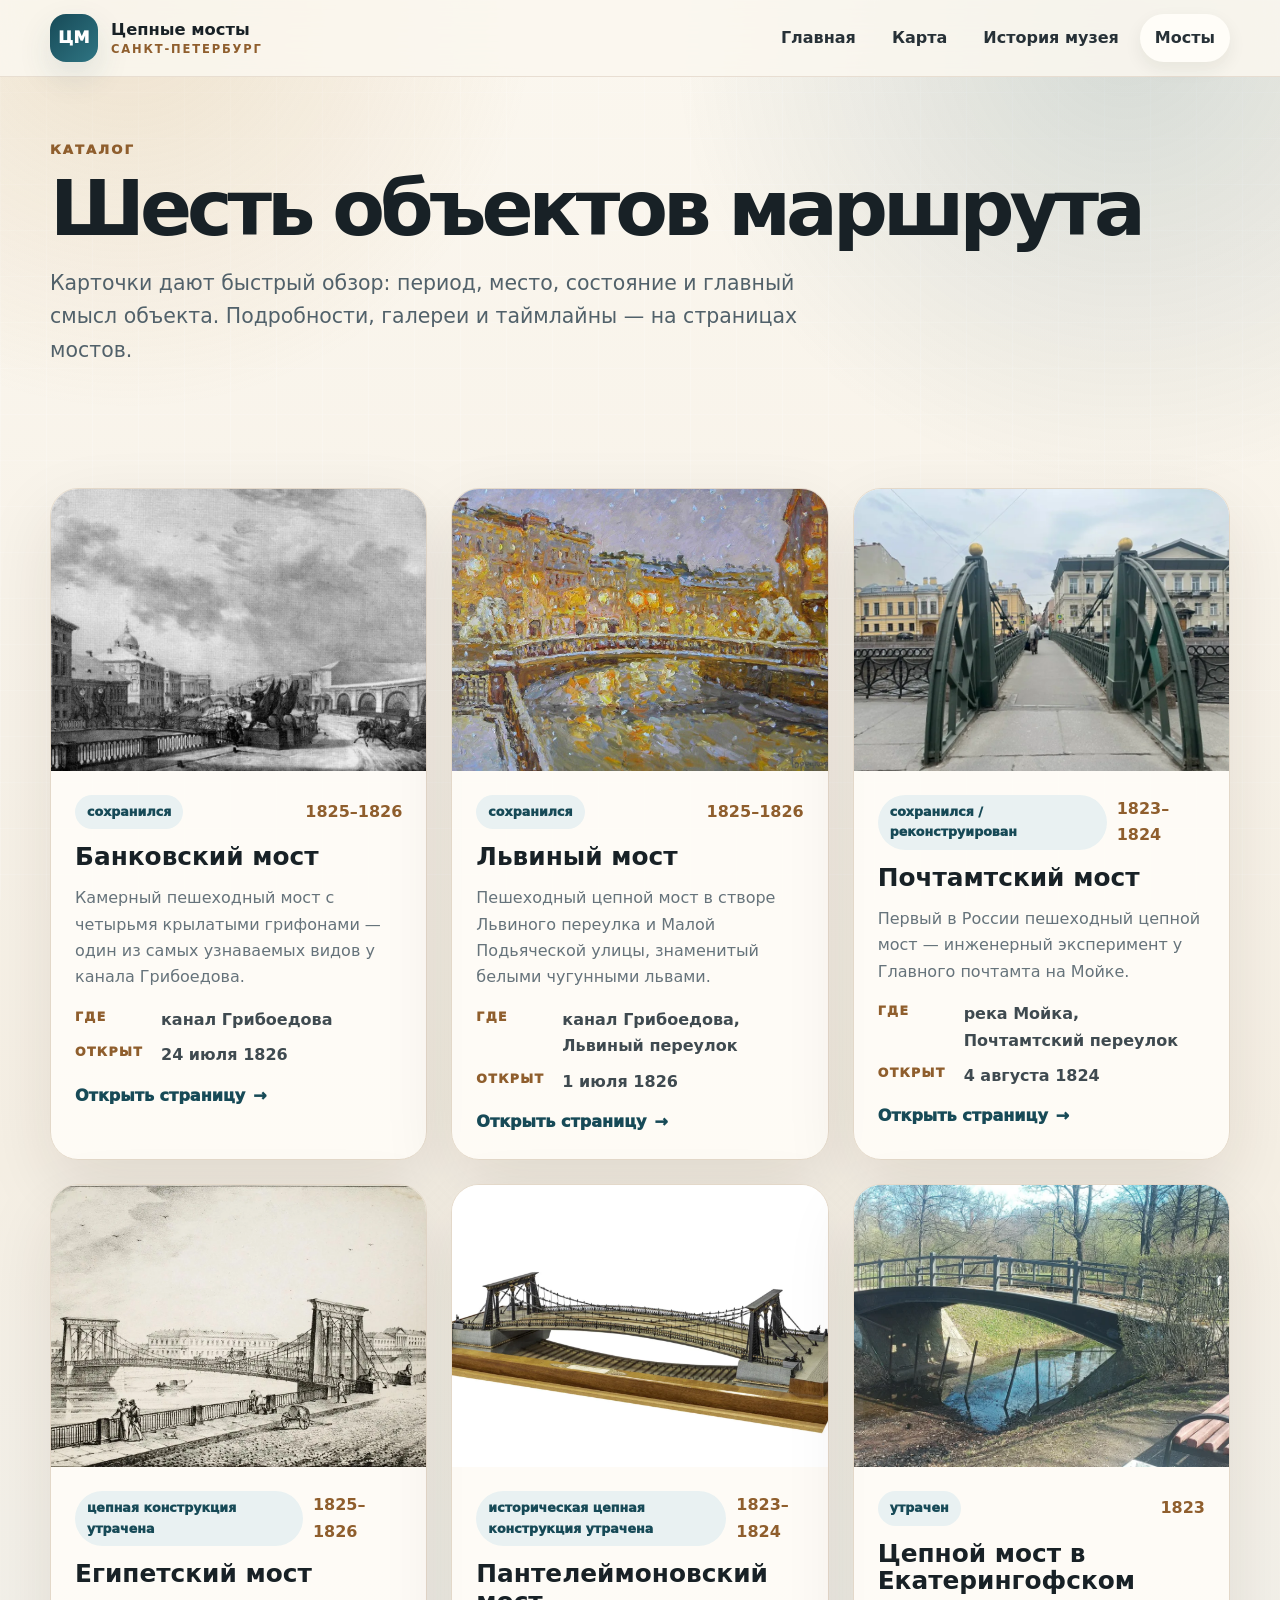
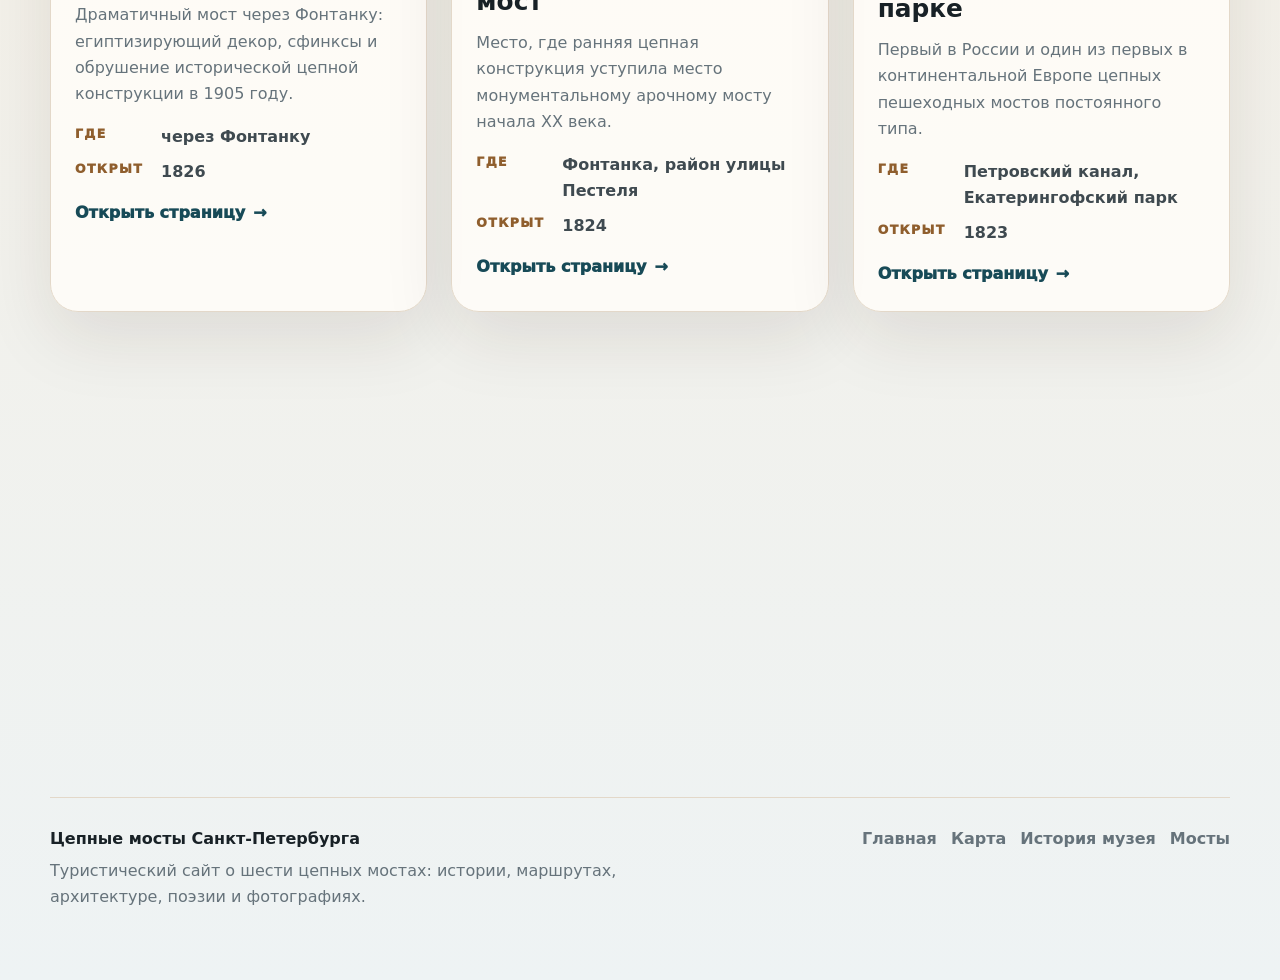
==== bridges.html @ 81b6bde1 "Update site" ====
<!doctype html>
<html lang="ru">
<head>
<meta charset="utf-8">
<meta name="viewport" content="width=device-width, initial-scale=1">
<meta name="description" content="Цепные мосты Санкт-Петербурга">
<title>Мосты — цепные мосты Санкт-Петербурга</title>
<link rel="stylesheet" href="assets/css/main.css">
</head>
<body>
<div class="page-bg" aria-hidden="true"></div>
<header class="site-header" data-nav>
  <div class="container nav-shell">
    <a class="brand" href="index.html" aria-label="На главную">
      <span class="brand-mark">ЦМ</span>
      <span class="brand-text"><strong>Цепные мосты</strong><small>Санкт-Петербург</small></span>
    </a>
    <button class="nav-toggle" type="button" aria-label="Открыть меню" aria-expanded="false"><span></span><span></span></button>
    <nav class="main-nav" aria-label="Главное меню">
      <a class="" href="index.html">Главная</a><a class="" href="map.html">Карта</a><a class="" href="museum.html">История музея</a>
      <div class="dropdown">
        <a class="drop-trigger is-active" href="bridges.html">Мосты</a>
        <div class="dropdown-panel">
          <a href="bridges.html"><b>Все мосты</b></a><a href="bridge/bankovsky.html">Банковский мост</a><a href="bridge/lviny.html">Львиный мост</a><a href="bridge/pochtamtsky.html">Почтамтский мост</a><a href="bridge/egipetsky.html">Египетский мост</a><a href="bridge/panteleymonovsky.html">Пантелеймоновский мост</a><a href="bridge/ekateringof.html">Цепной мост в Екатерингофском парке</a>
        </div>
      </div>
    </nav>
  </div>
</header>
<main>
<section class="page-hero"><div class="container"><p class="eyebrow">Каталог</p><h1>Шесть объектов маршрута</h1><p class="lead">Карточки дают быстрый обзор: период, место, состояние и главный смысл объекта. Подробности, галереи и таймлайны — на страницах мостов.</p></div></section>
<section class="section"><div class="container cards-grid"><article class="bridge-card">
  <a class="bridge-card-image" href="bridge/bankovsky.html"><img src="assets/images/bankovsky-03-17.webp" alt="Банковский мост" loading="lazy"></a>
  <div class="bridge-card-body">
    <div class="card-top"><span class="pill">сохранился</span><span class="period">1825–1826</span></div>
    <h3><a href="bridge/bankovsky.html">Банковский мост</a></h3>
    <p>Камерный пешеходный мост с четырьмя крылатыми грифонами — один из самых узнаваемых видов у канала Грибоедова.</p>
    <dl class="mini-facts"><div><dt>Где</dt><dd>канал Грибоедова</dd></div><div><dt>Открыт</dt><dd>24 июля 1826</dd></div></dl>
    <a class="text-link" href="bridge/bankovsky.html">Открыть страницу</a>
  </div>
</article><article class="bridge-card">
  <a class="bridge-card-image" href="bridge/lviny.html"><img src="assets/images/lviny-02-image6.webp" alt="Львиный мост" loading="lazy"></a>
  <div class="bridge-card-body">
    <div class="card-top"><span class="pill">сохранился</span><span class="period">1825–1826</span></div>
    <h3><a href="bridge/lviny.html">Львиный мост</a></h3>
    <p>Пешеходный цепной мост в створе Львиного переулка и Малой Подьяческой улицы, знаменитый белыми чугунными львами.</p>
    <dl class="mini-facts"><div><dt>Где</dt><dd>канал Грибоедова, Львиный переулок</dd></div><div><dt>Открыт</dt><dd>1 июля 1826</dd></div></dl>
    <a class="text-link" href="bridge/lviny.html">Открыть страницу</a>
  </div>
</article><article class="bridge-card">
  <a class="bridge-card-image" href="bridge/pochtamtsky.html"><img src="assets/images/pochtamtsky-02-image2.webp" alt="Почтамтский мост" loading="lazy"></a>
  <div class="bridge-card-body">
    <div class="card-top"><span class="pill">сохранился / реконструирован</span><span class="period">1823–1824</span></div>
    <h3><a href="bridge/pochtamtsky.html">Почтамтский мост</a></h3>
    <p>Первый в России пешеходный цепной мост — инженерный эксперимент у Главного почтамта на Мойке.</p>
    <dl class="mini-facts"><div><dt>Где</dt><dd>река Мойка, Почтамтский переулок</dd></div><div><dt>Открыт</dt><dd>4 августа 1824</dd></div></dl>
    <a class="text-link" href="bridge/pochtamtsky.html">Открыть страницу</a>
  </div>
</article><article class="bridge-card">
  <a class="bridge-card-image" href="bridge/egipetsky.html"><img src="assets/images/egipetsky-02-cepnoy-egipetskiy-most-vneshniy-vid.webp" alt="Египетский мост" loading="lazy"></a>
  <div class="bridge-card-body">
    <div class="card-top"><span class="pill">цепная конструкция утрачена</span><span class="period">1825–1826</span></div>
    <h3><a href="bridge/egipetsky.html">Египетский мост</a></h3>
    <p>Драматичный мост через Фонтанку: египтизирующий декор, сфинксы и обрушение исторической цепной конструкции в 1905 году.</p>
    <dl class="mini-facts"><div><dt>Где</dt><dd>через Фонтанку</dd></div><div><dt>Открыт</dt><dd>1826</dd></div></dl>
    <a class="text-link" href="bridge/egipetsky.html">Открыть страницу</a>
  </div>
</article><article class="bridge-card">
  <a class="bridge-card-image" href="bridge/panteleymonovsky.html"><img src="assets/images/panteleymonovsky-02-bez-nazvaniya.webp" alt="Пантелеймоновский мост" loading="lazy"></a>
  <div class="bridge-card-body">
    <div class="card-top"><span class="pill">историческая цепная конструкция утрачена</span><span class="period">1823–1824</span></div>
    <h3><a href="bridge/panteleymonovsky.html">Пантелеймоновский мост</a></h3>
    <p>Место, где ранняя цепная конструкция уступила место монументальному арочному мосту начала XX века.</p>
    <dl class="mini-facts"><div><dt>Где</dt><dd>Фонтанка, район улицы Пестеля</dd></div><div><dt>Открыт</dt><dd>1824</dd></div></dl>
    <a class="text-link" href="bridge/panteleymonovsky.html">Открыть страницу</a>
  </div>
</article><article class="bridge-card">
  <a class="bridge-card-image" href="bridge/ekateringof.html"><img src="assets/images/ekateringof-05-fotografiya-mosta-chto-stoit-na-meste-cepnogo-2.webp" alt="Цепной мост в Екатерингофском парке" loading="lazy"></a>
  <div class="bridge-card-body">
    <div class="card-top"><span class="pill">утрачен</span><span class="period">1823</span></div>
    <h3><a href="bridge/ekateringof.html">Цепной мост в Екатерингофском парке</a></h3>
    <p>Первый в России и один из первых в континентальной Европе цепных пешеходных мостов постоянного типа.</p>
    <dl class="mini-facts"><div><dt>Где</dt><dd>Петровский канал, Екатерингофский парк</dd></div><div><dt>Открыт</dt><dd>1823</dd></div></dl>
    <a class="text-link" href="bridge/ekateringof.html">Открыть страницу</a>
  </div>
</article></div></section>
<section class="section section-soft"><div class="container callout"><h2>Как идти по маршруту</h2><p>Для первой прогулки удобнее смотреть сохранившиеся пешеходные мосты в центре — Почтамтский, Банковский и Львиный, а затем перейти к объектам с более сложной судьбой: Египетскому, Пантелеймоновскому и Екатерингофскому.</p><a class="btn" href="map.html">Открыть карту без наложенных меток</a></div></section>
</main>
<footer class="site-footer">
  <div class="container footer-shell">
    <div><strong>Цепные мосты Санкт-Петербурга</strong><p>Туристический сайт о шести цепных мостах: истории, маршрутах, архитектуре, поэзии и фотографиях.</p></div>
    <div class="footer-links"><a href="index.html">Главная</a><a href="map.html">Карта</a><a href="museum.html">История музея</a><a href="bridges.html">Мосты</a></div>
  </div>
</footer>
<script src="assets/js/main.js"></script>
</body>
</html>
---- assets/css/main.css ----
:root{
  --bg:#f5efe4;--bg2:#edf2f3;--surface:#fffdf8;--surface2:#f8f3ea;--ink:#182126;--muted:#66737b;
  --accent:#174a57;--accent2:#8f5e2d;--accent3:#c59a5a;--line:#e3d8c9;--line2:#cbd9dc;
  --shadow:0 26px 70px rgba(45,34,20,.10);--shadow2:0 14px 34px rgba(23,74,87,.12);
  --radius:28px;--container:min(1180px,calc(100% - 44px));
}
*{box-sizing:border-box}html{scroll-behavior:smooth}body{margin:0;color:var(--ink);font:16px/1.65 Inter,ui-sans-serif,system-ui,-apple-system,BlinkMacSystemFont,"Segoe UI",Arial,sans-serif;background:linear-gradient(180deg,#fbf7ef 0%,#f5efe4 45%,#eef3f4 100%);text-rendering:optimizeLegibility}a{color:inherit;text-decoration:none}img{max-width:100%;display:block}.page-bg{position:fixed;inset:0;z-index:-1;pointer-events:none;background:radial-gradient(circle at 10% 0%,rgba(197,154,90,.22),transparent 28%),radial-gradient(circle at 88% 4%,rgba(23,74,87,.16),transparent 32%),linear-gradient(90deg,rgba(255,255,255,.2) 1px,transparent 1px),linear-gradient(rgba(255,255,255,.16) 1px,transparent 1px);background-size:auto,auto,46px 46px,46px 46px}.container{width:var(--container);margin:0 auto}.site-header{position:sticky;top:0;z-index:50;background:rgba(251,247,239,.86);backdrop-filter:blur(18px);border-bottom:1px solid rgba(227,216,201,.78)}.nav-shell{display:flex;align-items:center;justify-content:space-between;gap:24px;padding:14px 0}.brand{display:flex;align-items:center;gap:13px;min-width:220px}.brand-mark{width:48px;height:48px;border-radius:16px;display:grid;place-items:center;background:linear-gradient(135deg,var(--accent),#2f7583);color:#fff;font-weight:950;letter-spacing:.02em;box-shadow:var(--shadow2)}.brand-text{display:flex;flex-direction:column;line-height:1.05}.brand-text strong{font-size:1.02rem}.brand-text small{margin-top:5px;color:var(--accent2);font-size:.72rem;letter-spacing:.16em;text-transform:uppercase;font-weight:900}.main-nav{display:flex;align-items:center;gap:6px}.main-nav>a,.drop-trigger{display:flex;align-items:center;border-radius:999px;padding:11px 15px;font-weight:850;color:#273137}.main-nav>a:hover,.drop-trigger:hover,.main-nav .is-active{background:var(--surface);box-shadow:0 7px 18px rgba(34,25,14,.07)}.dropdown{position:relative}.dropdown-panel{position:absolute;right:0;top:calc(100% + 12px);width:330px;padding:10px;background:rgba(255,253,248,.98);border:1px solid var(--line);border-radius:24px;box-shadow:var(--shadow);display:grid;gap:3px;opacity:0;visibility:hidden;transform:translateY(8px);transition:.2s ease}.dropdown:hover .dropdown-panel,.dropdown:focus-within .dropdown-panel{opacity:1;visibility:visible;transform:translateY(0)}.dropdown-panel a{padding:11px 13px;border-radius:16px;color:var(--muted);font-weight:750}.dropdown-panel a:hover{background:var(--surface2);color:var(--ink)}.nav-toggle{display:none;width:48px;height:48px;border:1px solid var(--line);background:var(--surface);border-radius:16px;align-items:center;justify-content:center;flex-direction:column;gap:6px}.nav-toggle span{width:21px;height:2px;border-radius:2px;background:var(--ink)}
.hero{padding:72px 0 44px}.hero-grid{display:grid;grid-template-columns:minmax(0,1.02fr) minmax(430px,.98fr);gap:34px;align-items:stretch}.eyebrow{margin:0 0 13px;color:var(--accent2);text-transform:uppercase;letter-spacing:.16em;font-size:.82rem;font-weight:950}.hero h1,.page-hero h1{margin:0 0 22px;font-size:clamp(2.7rem,6vw,6.2rem);line-height:.92;letter-spacing:-.065em}.lead{margin:0 0 28px;color:#51616a;font-size:clamp(1.08rem,1.8vw,1.28rem);max-width:760px}.hero-actions,.button-row{display:flex;gap:12px;flex-wrap:wrap}.btn{display:inline-flex;align-items:center;justify-content:center;min-height:48px;border-radius:999px;padding:13px 20px;border:1px solid transparent;font-weight:900;transition:.18s ease}.btn-primary{background:var(--accent);color:#fff;box-shadow:0 16px 30px rgba(23,74,87,.18)}.btn-primary:hover{transform:translateY(-1px);background:#113943}.btn-secondary{background:var(--surface);border-color:var(--line);color:var(--ink)}.btn-secondary:hover{background:#fff}.text-link{display:inline-flex;align-items:center;gap:8px;color:var(--accent);font-weight:950}.text-link::after{content:'→';transition:.18s ease}.text-link:hover::after{transform:translateX(3px)}.hero-visual{display:grid;grid-template-columns:1.1fr .72fr;gap:14px;min-height:610px}.hero-photo{position:relative;overflow:hidden;border-radius:34px;background:#d7d1c4;box-shadow:var(--shadow);border:1px solid rgba(255,255,255,.52)}.hero-photo img{width:100%;height:100%;object-fit:cover}.hero-photo.big{grid-row:span 2}.photo-note{position:absolute;left:18px;right:18px;bottom:18px;padding:14px 16px;border:1px solid rgba(255,255,255,.48);border-radius:20px;background:rgba(22,31,36,.62);color:#fff;backdrop-filter:blur(12px);font-weight:850}.stats-row{display:grid;grid-template-columns:repeat(3,minmax(0,1fr));gap:14px;margin-top:28px}.stat{padding:18px;border:1px solid var(--line);border-radius:22px;background:rgba(255,253,248,.76)}.stat b{display:block;font-size:1.55rem;line-height:1;color:var(--accent)}.stat span{display:block;margin-top:7px;color:var(--muted);font-weight:780;font-size:.91rem}.section{padding:58px 0}.section-tight{padding:34px 0}.section-soft{background:rgba(255,253,248,.42);border-top:1px solid rgba(227,216,201,.78);border-bottom:1px solid rgba(227,216,201,.78)}.section-title{display:flex;align-items:end;justify-content:space-between;gap:24px;margin-bottom:28px}.section-title h2{font-size:clamp(2rem,3.4vw,3.85rem);line-height:1.02;letter-spacing:-.05em;margin:0}.section-title p{max-width:720px;margin:10px 0 0;color:var(--muted);font-size:1.08rem}.grid-2{display:grid;grid-template-columns:1fr 1fr;gap:24px}.grid-3{display:grid;grid-template-columns:repeat(3,minmax(0,1fr));gap:22px}.panel,.bridge-card,.poem-card,.route-card,.map-panel,.museum-card,.timeline,.gallery-shell,.info-tile,.callout{background:rgba(255,253,248,.86);border:1px solid var(--line);border-radius:var(--radius);box-shadow:var(--shadow)}.panel{padding:30px}.panel h3{font-size:1.55rem;line-height:1.18;margin:0 0 12px}.panel p,.panel li{color:var(--muted);font-size:1.04rem}.story-panel{display:grid;grid-template-columns:1fr .82fr;gap:24px;align-items:stretch}.story-panel .image-stack{display:grid;gap:14px}.image-stack img{width:100%;height:100%;min-height:210px;object-fit:cover;border-radius:22px;border:1px solid var(--line)}.feature-list{display:grid;gap:12px;margin:0;padding:0;list-style:none}.feature-list li{display:flex;gap:12px;align-items:flex-start;padding:14px;border:1px solid var(--line);background:#fffaf1;border-radius:18px;color:#52626a}.feature-list li::before{content:'';width:9px;height:9px;flex:0 0 9px;border-radius:50%;margin-top:.55em;background:var(--accent2)}.poetry-grid{display:grid;grid-template-columns:repeat(4,minmax(0,1fr));gap:18px}.poem-card{padding:24px;min-height:285px;display:flex;flex-direction:column}.poem-card blockquote{margin:0 0 18px;color:var(--ink);font:750 1.08rem/1.65 Georgia,"Times New Roman",serif;white-space:pre-line}.poem-card h3{margin:auto 0 6px;font-size:1.08rem}.poem-card p{margin:0;color:var(--muted);font-size:.96rem}.poem-card .author{color:var(--accent2);font-weight:900;margin-bottom:12px}.photo-strip{display:grid;grid-template-columns:1.25fr .8fr .8fr;gap:14px}.photo-strip img{width:100%;height:360px;object-fit:cover;border-radius:28px;border:1px solid var(--line);box-shadow:var(--shadow)}.photo-strip img:first-child{height:520px;grid-row:span 2}.cards-grid{display:grid;grid-template-columns:repeat(3,minmax(0,1fr));gap:24px}.bridge-card{overflow:hidden;display:flex;flex-direction:column;min-height:100%}.bridge-card-image{display:block;overflow:hidden;background:#ddd0c0}.bridge-card-image img{width:100%;aspect-ratio:4/3;object-fit:cover;transition:.35s ease}.bridge-card:hover img{transform:scale(1.035)}.bridge-card-body{padding:24px;display:flex;flex-direction:column;gap:14px;flex:1}.card-top{display:flex;align-items:center;justify-content:space-between;gap:10px}.pill{display:inline-flex;align-self:flex-start;padding:7px 12px;border-radius:999px;background:#e9f1f2;color:var(--accent);font-size:.79rem;font-weight:950}.period{color:var(--accent2);font-weight:900}.bridge-card h3{font-size:1.55rem;line-height:1.12;margin:0}.bridge-card p{margin:0;color:var(--muted)}.mini-facts{display:grid;grid-template-columns:1fr;gap:9px;margin:0;padding-top:2px}.mini-facts div{display:grid;grid-template-columns:76px 1fr;gap:10px}.mini-facts dt{color:var(--accent2);font-size:.78rem;text-transform:uppercase;letter-spacing:.11em;font-weight:950}.mini-facts dd{margin:0;color:#3f4a50;font-weight:740}.page-hero{padding:62px 0 34px}.breadcrumbs{display:flex;gap:8px;flex-wrap:wrap;margin-bottom:18px;color:var(--muted);font-size:.92rem;font-weight:800}.breadcrumbs a{color:var(--accent)}.bridge-hero{display:grid;grid-template-columns:1fr minmax(360px,.82fr);gap:28px;align-items:stretch}.bridge-hero figure{margin:0;overflow:hidden;border-radius:34px;border:1px solid var(--line);box-shadow:var(--shadow);background:#ddd0c0}.bridge-hero figure img{width:100%;height:100%;min-height:520px;object-fit:cover}.detail-grid{display:grid;grid-template-columns:repeat(2,minmax(0,1fr));gap:12px;margin-top:24px}.detail{padding:15px 16px;border-radius:18px;border:1px solid var(--line);background:rgba(255,253,248,.88)}.detail b{display:block;color:var(--accent2);font-size:.76rem;text-transform:uppercase;letter-spacing:.13em;margin-bottom:5px}.article-grid{display:grid;grid-template-columns:minmax(0,1.1fr) minmax(330px,.72fr);gap:24px;align-items:start}.article{padding:32px}.article p,.article li{color:var(--muted);font-size:1.06rem}.article h2,.article h3{margin:0 0 14px;line-height:1.1}.article h2{font-size:2.15rem;letter-spacing:-.035em}.article ul{padding-left:1.15rem}.timeline{padding:24px}.timeline h3{margin:0 0 16px}.timeline-list{display:grid;gap:12px;margin:0;padding:0;list-style:none}.timeline-list li{display:grid;grid-template-columns:106px 1fr;gap:13px;align-items:start;padding:12px;border-radius:16px;background:#fffaf1;border:1px solid var(--line)}.timeline-list time{font-weight:950;color:var(--accent)}.timeline-list span{color:#4f5c63}.map-layout{display:grid;grid-template-columns:minmax(0,1.4fr) minmax(340px,.8fr);gap:24px;align-items:start}.map-panel{padding:18px}.map-frame{min-height:650px;border-radius:24px;overflow:hidden;background:#d9e5e7;border:1px solid var(--line2)}.map-frame iframe{display:block;width:100%;height:100%;min-height:650px;border:0;filter:saturate(.88) contrast(.98)}.map-note{margin:14px 4px 0;color:var(--muted);font-size:.94rem}.route-list{display:grid;gap:12px}.route-card{display:grid;grid-template-columns:76px 1fr;gap:14px;padding:14px;align-items:center;transition:.18s ease}.route-card:hover{transform:translateY(-2px);border-color:#b9d0d6}.route-card img{width:76px;height:76px;object-fit:cover;border-radius:18px}.route-card h3{margin:0 0 4px;font-size:1.06rem}.route-card p{margin:0;color:var(--muted);font-size:.94rem}.route-card .meta{display:block;margin-top:6px;color:var(--accent2);font-size:.82rem;font-weight:900}.map-actions{display:grid;gap:10px;margin-top:18px}.museum-grid{display:grid;grid-template-columns:1.1fr .9fr;gap:24px}.museum-card{padding:30px}.museum-card h2{margin:0 0 15px;font-size:clamp(2rem,3vw,3.2rem);line-height:1.06;letter-spacing:-.04em}.museum-card p{color:var(--muted)}.museum-visual{overflow:hidden;padding:0}.museum-visual img{width:100%;height:100%;min-height:420px;object-fit:cover}.info-grid{display:grid;grid-template-columns:repeat(4,minmax(0,1fr));gap:16px}.info-tile{padding:22px}.info-tile b{display:block;color:var(--accent);font-size:.82rem;letter-spacing:.12em;text-transform:uppercase;margin-bottom:8px}.info-tile p{margin:0;color:var(--muted)}.callout{padding:26px;background:linear-gradient(135deg,rgba(23,74,87,.94),rgba(39,103,115,.92));color:#fff;border:0}.callout p{color:rgba(255,255,255,.82);margin:8px 0 0}.callout .btn{margin-top:18px;background:#fff;color:var(--accent)}.gallery-shell{padding:18px}.gallery-view{position:relative;overflow:hidden;border-radius:24px;background:#efe8dc;border:1px solid var(--line)}.gallery-view img{width:100%;height:min(72vh,680px);object-fit:contain;background:#f7f1e8}.gallery-btn{position:absolute;top:50%;transform:translateY(-50%);width:48px;height:48px;border:1px solid rgba(255,255,255,.55);border-radius:50%;background:rgba(255,253,248,.92);box-shadow:0 12px 26px rgba(0,0,0,.15);font-size:2rem;line-height:1;color:var(--accent);cursor:pointer}.gallery-btn:hover{background:#fff}.gallery-btn.prev{left:14px}.gallery-btn.next{right:14px}.gallery-caption{display:flex;justify-content:space-between;gap:16px;margin-top:14px;color:var(--muted);font-weight:850}.thumbs{display:flex;gap:9px;overflow:auto;padding:14px 2px 4px}.thumbs button{border:2px solid transparent;padding:0;border-radius:14px;overflow:hidden;background:#fff;cursor:pointer;flex:0 0 100px}.thumbs button.active{border-color:var(--accent)}.thumbs img{width:100px;height:70px;object-fit:cover}.location-card{padding:26px}.location-card p{color:var(--muted)}.source-note{color:var(--muted);font-size:.92rem}.site-footer{padding:52px 0 70px}.footer-shell{display:flex;justify-content:space-between;gap:24px;border-top:1px solid var(--line);padding-top:28px}.footer-shell p{margin:.35rem 0 0;color:var(--muted);max-width:680px}.footer-links{display:flex;gap:14px;flex-wrap:wrap;justify-content:flex-end}.footer-links a{font-weight:850;color:var(--muted)}.footer-links a:hover{color:var(--ink)}.reveal{opacity:0;transform:translateY(18px);transition:opacity .55s ease,transform .55s ease}.reveal.visible{opacity:1;transform:none}
@media(max-width:1080px){.hero-grid,.story-panel,.bridge-hero,.article-grid,.map-layout,.museum-grid{grid-template-columns:1fr}.hero-visual{min-height:520px}.cards-grid{grid-template-columns:repeat(2,minmax(0,1fr))}.poetry-grid{grid-template-columns:repeat(2,minmax(0,1fr))}.info-grid{grid-template-columns:repeat(2,minmax(0,1fr))}.photo-strip{grid-template-columns:1fr 1fr}.photo-strip img:first-child{grid-column:1/-1;height:420px}.map-frame,.map-frame iframe{min-height:520px}.footer-shell{flex-direction:column}.footer-links{justify-content:flex-start}}
@media(max-width:820px){:root{--container:min(100% - 28px,1180px)}.nav-toggle{display:flex}.main-nav{position:absolute;left:14px;right:14px;top:calc(100% + 8px);display:none;flex-direction:column;align-items:stretch;padding:12px;background:var(--surface);border:1px solid var(--line);border-radius:24px;box-shadow:var(--shadow)}.site-header.open .main-nav{display:flex}.dropdown-panel{position:static;width:auto;opacity:1;visibility:visible;transform:none;box-shadow:none;border:0;background:transparent;padding:2px 0 0}.hero{padding-top:44px}.hero h1,.page-hero h1{font-size:2.75rem;letter-spacing:-.055em}.lead{font-size:1.05rem}.hero-visual{grid-template-columns:1fr;min-height:auto}.hero-photo.big{grid-row:auto}.hero-photo img{height:260px}.hero-photo.big img{height:360px}.stats-row,.cards-grid,.grid-2,.grid-3,.poetry-grid,.info-grid,.detail-grid{grid-template-columns:1fr}.section-title{display:block}.section-title .btn{margin-top:16px}.bridge-hero figure img{min-height:340px}.timeline-list li{grid-template-columns:1fr}.photo-strip{grid-template-columns:1fr}.photo-strip img,.photo-strip img:first-child{height:280px}.gallery-view img{height:410px}.map-frame,.map-frame iframe{min-height:420px}.mini-facts div{grid-template-columns:1fr}.route-card{grid-template-columns:68px 1fr}.route-card img{width:68px;height:68px}}


/* Homepage hero redesign */
.hero-cover{position:relative;padding:0;min-height:min(86vh,860px);display:flex;align-items:flex-end;overflow:hidden;border-bottom:1px solid rgba(227,216,201,.78)}
.hero-cover-media,.hero-cover-media img,.hero-cover-overlay{position:absolute;inset:0}
.hero-cover-media img{width:100%;height:100%;object-fit:cover;object-position:center 58%}
.hero-cover-overlay{background:linear-gradient(180deg,rgba(8,21,27,.18) 0%,rgba(8,21,27,.28) 18%,rgba(8,21,27,.58) 58%,rgba(8,21,27,.78) 100%)}
.hero-cover-content{position:relative;z-index:2;padding:clamp(120px,20vh,220px) 0 72px;max-width:860px;color:#fff}
.hero-cover h1{margin:0 0 18px;font-size:clamp(3.2rem,7vw,6.6rem);line-height:.92;letter-spacing:-.07em;color:#fff;text-shadow:0 14px 34px rgba(0,0,0,.22)}
.eyebrow-light{color:rgba(255,245,224,.92)}
.lead-light{color:rgba(255,255,255,.92);max-width:760px;text-shadow:0 10px 28px rgba(0,0,0,.18)}
.btn-glass{background:rgba(255,255,255,.16);border-color:rgba(255,255,255,.34);color:#fff;backdrop-filter:blur(8px)}
.btn-glass:hover{background:rgba(255,255,255,.24);color:#fff}
@media(max-width:820px){.hero-cover{min-height:72vh}.hero-cover-content{padding:110px 0 52px}.hero-cover h1{font-size:2.95rem}.btn-glass{background:rgba(255,255,255,.2)}}


/* Yandex Maps page */
.yandex-map{width:100%;min-height:650px;height:650px;border-radius:24px;overflow:hidden;background:#d9e5e7}
.info-panel{padding:26px;background:rgba(255,253,248,.9);border:1px solid var(--line);border-radius:var(--radius);box-shadow:var(--shadow);position:sticky;top:96px}
.panel-label{display:inline-block;margin-bottom:10px;color:var(--accent2);text-transform:uppercase;letter-spacing:.14em;font-size:.78rem;font-weight:950}.info-panel h3{margin:0 0 8px;font-size:clamp(1.7rem,2.4vw,2.55rem);line-height:1.05;letter-spacing:-.035em}.bridge-meta{margin:0 0 18px;color:var(--muted);font-weight:760}.bridge-image-wrap{margin:0 0 18px}.bridge-photo{width:100%;aspect-ratio:16/10;object-fit:cover;border-radius:22px;border:1px solid var(--line)}.image-placeholder{width:100%;aspect-ratio:16/10;display:grid;place-items:center;border-radius:22px;border:1px dashed var(--line2);background:#f8f3ea;color:var(--muted);text-align:center;padding:18px}.bridge-description{margin:0 0 16px;color:var(--muted);font-size:1.02rem}.fact-list{display:grid;gap:9px;margin:0 0 18px;padding:0;list-style:none}.fact-list li{padding:10px 12px;border-radius:15px;background:#fffaf1;border:1px solid var(--line);color:#52626a}.fact-list li::before{content:'• ';color:var(--accent2);font-weight:950}.panel-link{width:100%}.map-cards-shell{margin-top:32px}.compact-title{margin-bottom:18px}.map-bridge-list{grid-template-columns:repeat(3,minmax(0,1fr));gap:16px}.map-route-card{border:1px solid var(--line);cursor:default}.map-route-card.active{border-color:#8ab2bd;box-shadow:0 20px 54px rgba(23,74,87,.16);background:#fff}.map-route-card .card-button{margin-top:10px;border:0;border-radius:14px;padding:10px 13px;background:var(--accent);color:#fff;font:inherit;font-weight:900;cursor:pointer}.map-route-card .card-button:hover{background:#113943}
@media(max-width:1080px){.info-panel{position:static}.map-bridge-list{grid-template-columns:repeat(2,minmax(0,1fr))}.yandex-map{min-height:520px;height:520px}}
@media(max-width:820px){.map-bridge-list{grid-template-columns:1fr}.yandex-map{min-height:420px;height:420px}.info-panel{padding:20px}.map-route-card{grid-template-columns:68px 1fr}}
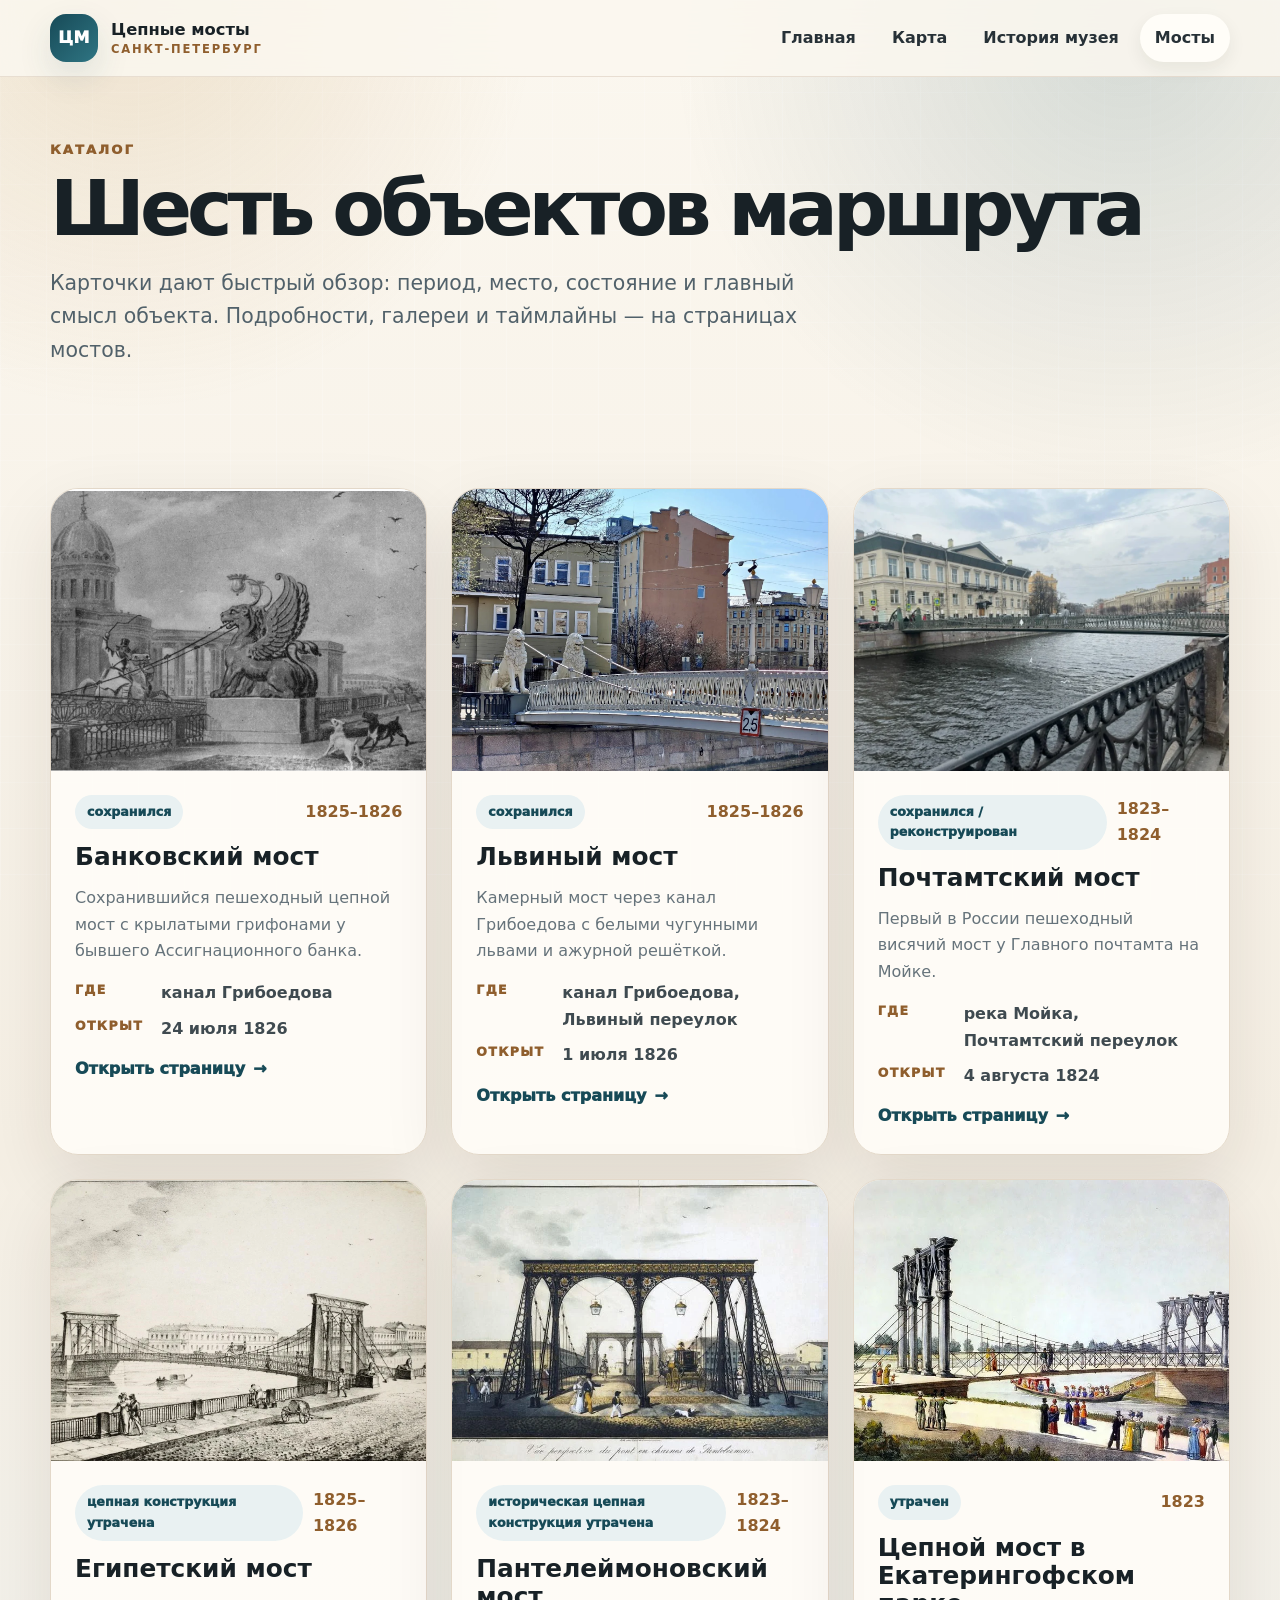
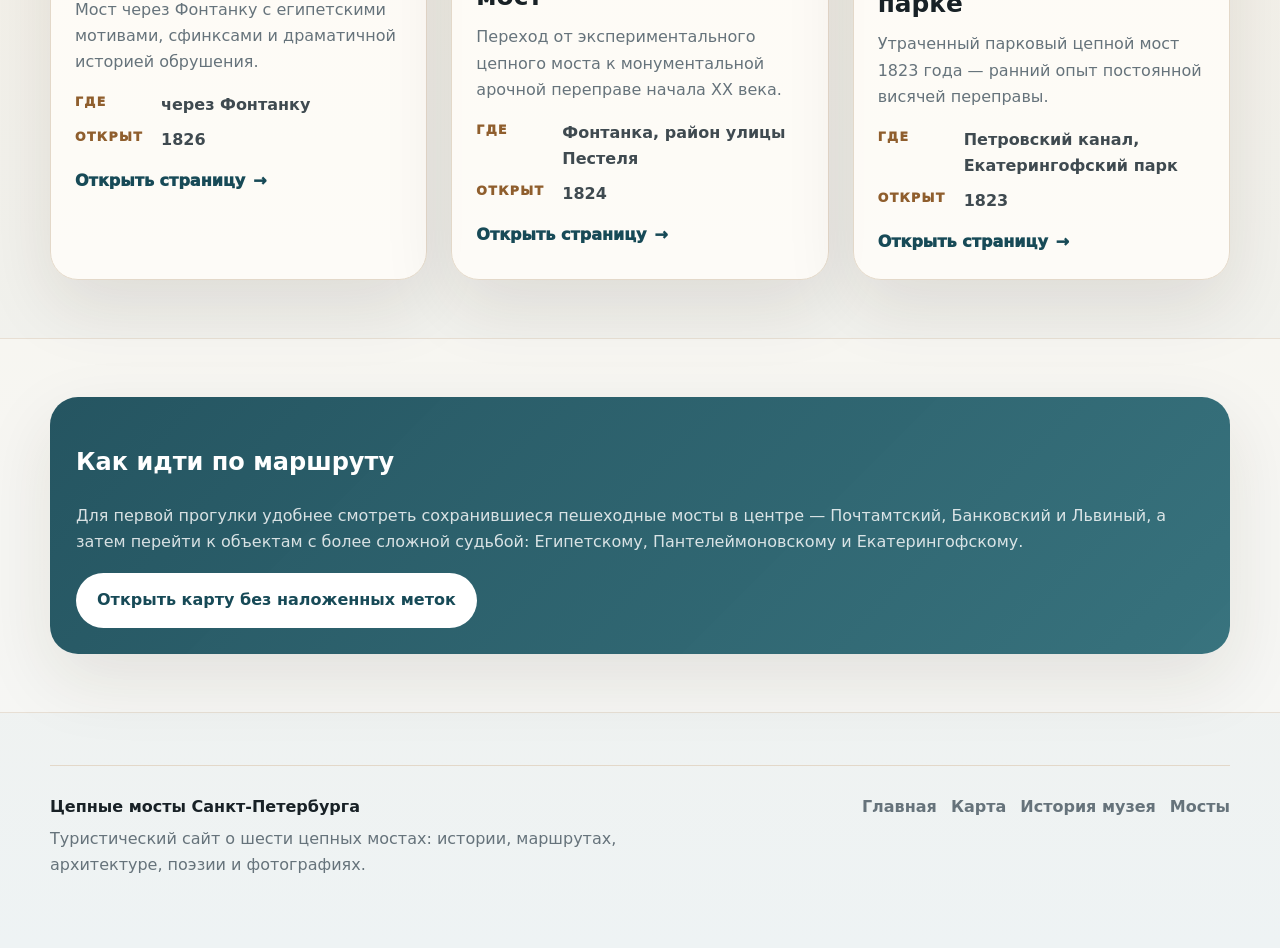
==== commit 54470b0c: "Update bridge descriptions and homepage slideshow" ====
--- a/bridges.html
+++ b/bridges.html
@@ -30,56 +30,56 @@
 <main>
 <section class="page-hero"><div class="container"><p class="eyebrow">Каталог</p><h1>Шесть объектов маршрута</h1><p class="lead">Карточки дают быстрый обзор: период, место, состояние и главный смысл объекта. Подробности, галереи и таймлайны — на страницах мостов.</p></div></section>
 <section class="section"><div class="container cards-grid"><article class="bridge-card">
-  <a class="bridge-card-image" href="bridge/bankovsky.html"><img src="assets/images/bankovsky-03-17.webp" alt="Банковский мост" loading="lazy"></a>
+  <a class="bridge-card-image" href="bridge/bankovsky.html"><img src="assets/images/card-illustrations/bankovsky-main.webp" alt="Банковский мост" loading="lazy"></a>
   <div class="bridge-card-body">
     <div class="card-top"><span class="pill">сохранился</span><span class="period">1825–1826</span></div>
     <h3><a href="bridge/bankovsky.html">Банковский мост</a></h3>
-    <p>Камерный пешеходный мост с четырьмя крылатыми грифонами — один из самых узнаваемых видов у канала Грибоедова.</p>
+    <p>Сохранившийся пешеходный цепной мост с крылатыми грифонами у бывшего Ассигнационного банка.</p>
     <dl class="mini-facts"><div><dt>Где</dt><dd>канал Грибоедова</dd></div><div><dt>Открыт</dt><dd>24 июля 1826</dd></div></dl>
     <a class="text-link" href="bridge/bankovsky.html">Открыть страницу</a>
   </div>
 </article><article class="bridge-card">
-  <a class="bridge-card-image" href="bridge/lviny.html"><img src="assets/images/lviny-02-image6.webp" alt="Львиный мост" loading="lazy"></a>
+  <a class="bridge-card-image" href="bridge/lviny.html"><img src="assets/images/card-illustrations/lviny-main.webp" alt="Львиный мост" loading="lazy"></a>
   <div class="bridge-card-body">
     <div class="card-top"><span class="pill">сохранился</span><span class="period">1825–1826</span></div>
     <h3><a href="bridge/lviny.html">Львиный мост</a></h3>
-    <p>Пешеходный цепной мост в створе Львиного переулка и Малой Подьяческой улицы, знаменитый белыми чугунными львами.</p>
+    <p>Камерный мост через канал Грибоедова с белыми чугунными львами и ажурной решёткой.</p>
     <dl class="mini-facts"><div><dt>Где</dt><dd>канал Грибоедова, Львиный переулок</dd></div><div><dt>Открыт</dt><dd>1 июля 1826</dd></div></dl>
     <a class="text-link" href="bridge/lviny.html">Открыть страницу</a>
   </div>
 </article><article class="bridge-card">
-  <a class="bridge-card-image" href="bridge/pochtamtsky.html"><img src="assets/images/pochtamtsky-02-image2.webp" alt="Почтамтский мост" loading="lazy"></a>
+  <a class="bridge-card-image" href="bridge/pochtamtsky.html"><img src="assets/images/card-illustrations/pochtamtsky-main.webp" alt="Почтамтский мост" loading="lazy"></a>
   <div class="bridge-card-body">
     <div class="card-top"><span class="pill">сохранился / реконструирован</span><span class="period">1823–1824</span></div>
     <h3><a href="bridge/pochtamtsky.html">Почтамтский мост</a></h3>
-    <p>Первый в России пешеходный цепной мост — инженерный эксперимент у Главного почтамта на Мойке.</p>
+    <p>Первый в России пешеходный висячий мост у Главного почтамта на Мойке.</p>
     <dl class="mini-facts"><div><dt>Где</dt><dd>река Мойка, Почтамтский переулок</dd></div><div><dt>Открыт</dt><dd>4 августа 1824</dd></div></dl>
     <a class="text-link" href="bridge/pochtamtsky.html">Открыть страницу</a>
   </div>
 </article><article class="bridge-card">
-  <a class="bridge-card-image" href="bridge/egipetsky.html"><img src="assets/images/egipetsky-02-cepnoy-egipetskiy-most-vneshniy-vid.webp" alt="Египетский мост" loading="lazy"></a>
+  <a class="bridge-card-image" href="bridge/egipetsky.html"><img src="assets/images/card-illustrations/egipetsky-main.webp" alt="Египетский мост" loading="lazy"></a>
   <div class="bridge-card-body">
     <div class="card-top"><span class="pill">цепная конструкция утрачена</span><span class="period">1825–1826</span></div>
     <h3><a href="bridge/egipetsky.html">Египетский мост</a></h3>
-    <p>Драматичный мост через Фонтанку: египтизирующий декор, сфинксы и обрушение исторической цепной конструкции в 1905 году.</p>
+    <p>Мост через Фонтанку с египетскими мотивами, сфинксами и драматичной историей обрушения.</p>
     <dl class="mini-facts"><div><dt>Где</dt><dd>через Фонтанку</dd></div><div><dt>Открыт</dt><dd>1826</dd></div></dl>
     <a class="text-link" href="bridge/egipetsky.html">Открыть страницу</a>
   </div>
 </article><article class="bridge-card">
-  <a class="bridge-card-image" href="bridge/panteleymonovsky.html"><img src="assets/images/panteleymonovsky-02-bez-nazvaniya.webp" alt="Пантелеймоновский мост" loading="lazy"></a>
+  <a class="bridge-card-image" href="bridge/panteleymonovsky.html"><img src="assets/images/card-illustrations/panteleymonovsky-main.webp" alt="Пантелеймоновский мост" loading="lazy"></a>
   <div class="bridge-card-body">
     <div class="card-top"><span class="pill">историческая цепная конструкция утрачена</span><span class="period">1823–1824</span></div>
     <h3><a href="bridge/panteleymonovsky.html">Пантелеймоновский мост</a></h3>
-    <p>Место, где ранняя цепная конструкция уступила место монументальному арочному мосту начала XX века.</p>
+    <p>Переход от экспериментального цепного моста к монументальной арочной переправе начала XX века.</p>
     <dl class="mini-facts"><div><dt>Где</dt><dd>Фонтанка, район улицы Пестеля</dd></div><div><dt>Открыт</dt><dd>1824</dd></div></dl>
     <a class="text-link" href="bridge/panteleymonovsky.html">Открыть страницу</a>
   </div>
 </article><article class="bridge-card">
-  <a class="bridge-card-image" href="bridge/ekateringof.html"><img src="assets/images/ekateringof-05-fotografiya-mosta-chto-stoit-na-meste-cepnogo-2.webp" alt="Цепной мост в Екатерингофском парке" loading="lazy"></a>
+  <a class="bridge-card-image" href="bridge/ekateringof.html"><img src="assets/images/card-illustrations/ekateringof-main.webp" alt="Цепной мост в Екатерингофском парке" loading="lazy"></a>
   <div class="bridge-card-body">
     <div class="card-top"><span class="pill">утрачен</span><span class="period">1823</span></div>
     <h3><a href="bridge/ekateringof.html">Цепной мост в Екатерингофском парке</a></h3>
-    <p>Первый в России и один из первых в континентальной Европе цепных пешеходных мостов постоянного типа.</p>
+    <p>Утраченный парковый цепной мост 1823 года — ранний опыт постоянной висячей переправы.</p>
     <dl class="mini-facts"><div><dt>Где</dt><dd>Петровский канал, Екатерингофский парк</dd></div><div><dt>Открыт</dt><dd>1823</dd></div></dl>
     <a class="text-link" href="bridge/ekateringof.html">Открыть страницу</a>
   </div>
--- a/assets/css/main.css
+++ b/assets/css/main.css
@@ -31,3 +31,17 @@
 .panel-label{display:inline-block;margin-bottom:10px;color:var(--accent2);text-transform:uppercase;letter-spacing:.14em;font-size:.78rem;font-weight:950}.info-panel h3{margin:0 0 8px;font-size:clamp(1.7rem,2.4vw,2.55rem);line-height:1.05;letter-spacing:-.035em}.bridge-meta{margin:0 0 18px;color:var(--muted);font-weight:760}.bridge-image-wrap{margin:0 0 18px}.bridge-photo{width:100%;aspect-ratio:16/10;object-fit:cover;border-radius:22px;border:1px solid var(--line)}.image-placeholder{width:100%;aspect-ratio:16/10;display:grid;place-items:center;border-radius:22px;border:1px dashed var(--line2);background:#f8f3ea;color:var(--muted);text-align:center;padding:18px}.bridge-description{margin:0 0 16px;color:var(--muted);font-size:1.02rem}.fact-list{display:grid;gap:9px;margin:0 0 18px;padding:0;list-style:none}.fact-list li{padding:10px 12px;border-radius:15px;background:#fffaf1;border:1px solid var(--line);color:#52626a}.fact-list li::before{content:'• ';color:var(--accent2);font-weight:950}.panel-link{width:100%}.map-cards-shell{margin-top:32px}.compact-title{margin-bottom:18px}.map-bridge-list{grid-template-columns:repeat(3,minmax(0,1fr));gap:16px}.map-route-card{border:1px solid var(--line);cursor:default}.map-route-card.active{border-color:#8ab2bd;box-shadow:0 20px 54px rgba(23,74,87,.16);background:#fff}.map-route-card .card-button{margin-top:10px;border:0;border-radius:14px;padding:10px 13px;background:var(--accent);color:#fff;font:inherit;font-weight:900;cursor:pointer}.map-route-card .card-button:hover{background:#113943}
 @media(max-width:1080px){.info-panel{position:static}.map-bridge-list{grid-template-columns:repeat(2,minmax(0,1fr))}.yandex-map{min-height:520px;height:520px}}
 @media(max-width:820px){.map-bridge-list{grid-template-columns:1fr}.yandex-map{min-height:420px;height:420px}.info-panel{padding:20px}.map-route-card{grid-template-columns:68px 1fr}}
+
+
+/* Slideshow on homepage hero */
+.hero-slideshow img{opacity:0;animation:heroSlideFade 35s infinite;will-change:opacity,transform;transform:scale(1.03)}
+.hero-slideshow img:nth-child(1){animation-delay:0s}
+.hero-slideshow img:nth-child(2){animation-delay:7s}
+.hero-slideshow img:nth-child(3){animation-delay:14s}
+.hero-slideshow img:nth-child(4){animation-delay:21s}
+.hero-slideshow img:nth-child(5){animation-delay:28s}
+@keyframes heroSlideFade{0%{opacity:0;transform:scale(1.03)}6%{opacity:1}20%{opacity:1}26%{opacity:0;transform:scale(1.08)}100%{opacity:0}}
+
+/* Art / poetry cards */
+.art-grid{align-items:stretch}.art-card{overflow:hidden;padding:0}.poem-illustration{width:100%;height:190px;object-fit:cover;border-bottom:1px solid var(--line)}.art-card .author,.art-card blockquote,.art-card h3,.art-card p{margin-left:24px;margin-right:24px}.art-card .author{margin-top:20px}.art-card h3{margin-bottom:20px}.art-card p{margin-bottom:22px}
+@media(max-width:820px){.poem-illustration{height:210px}}
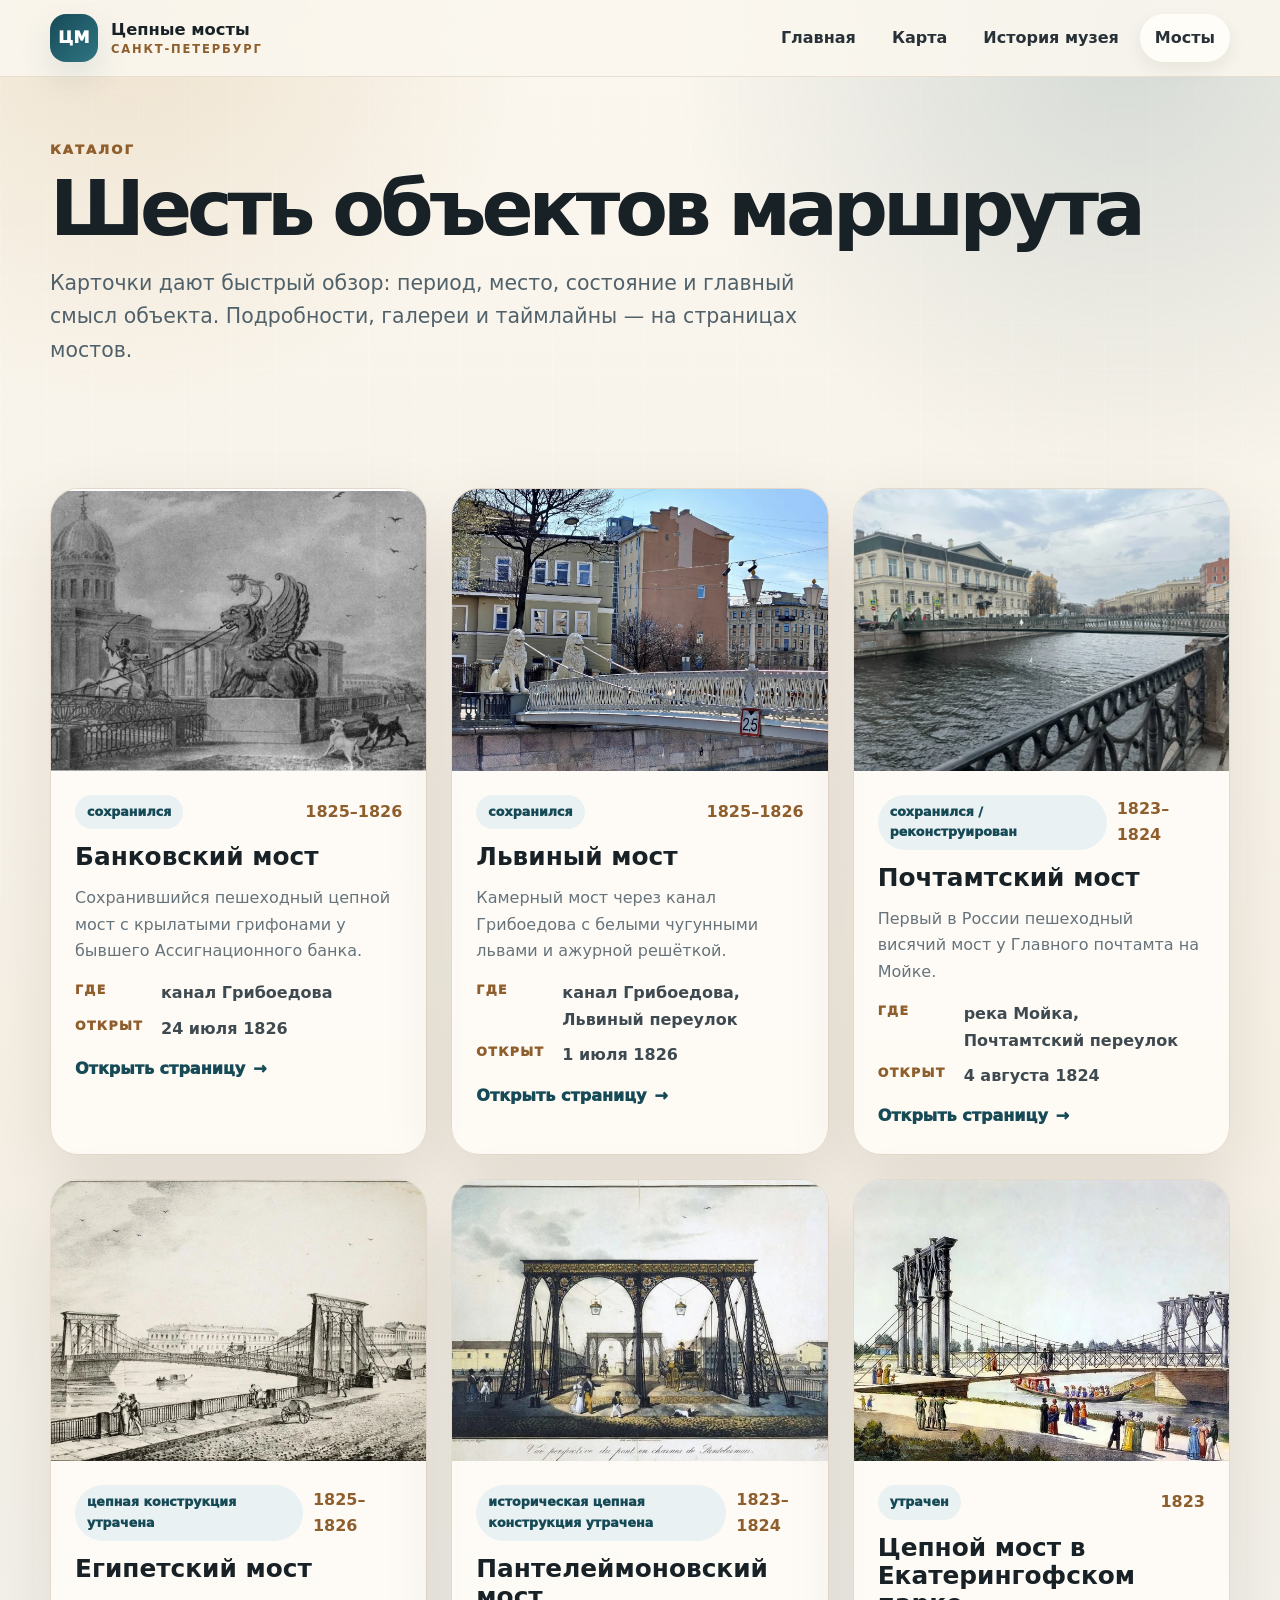
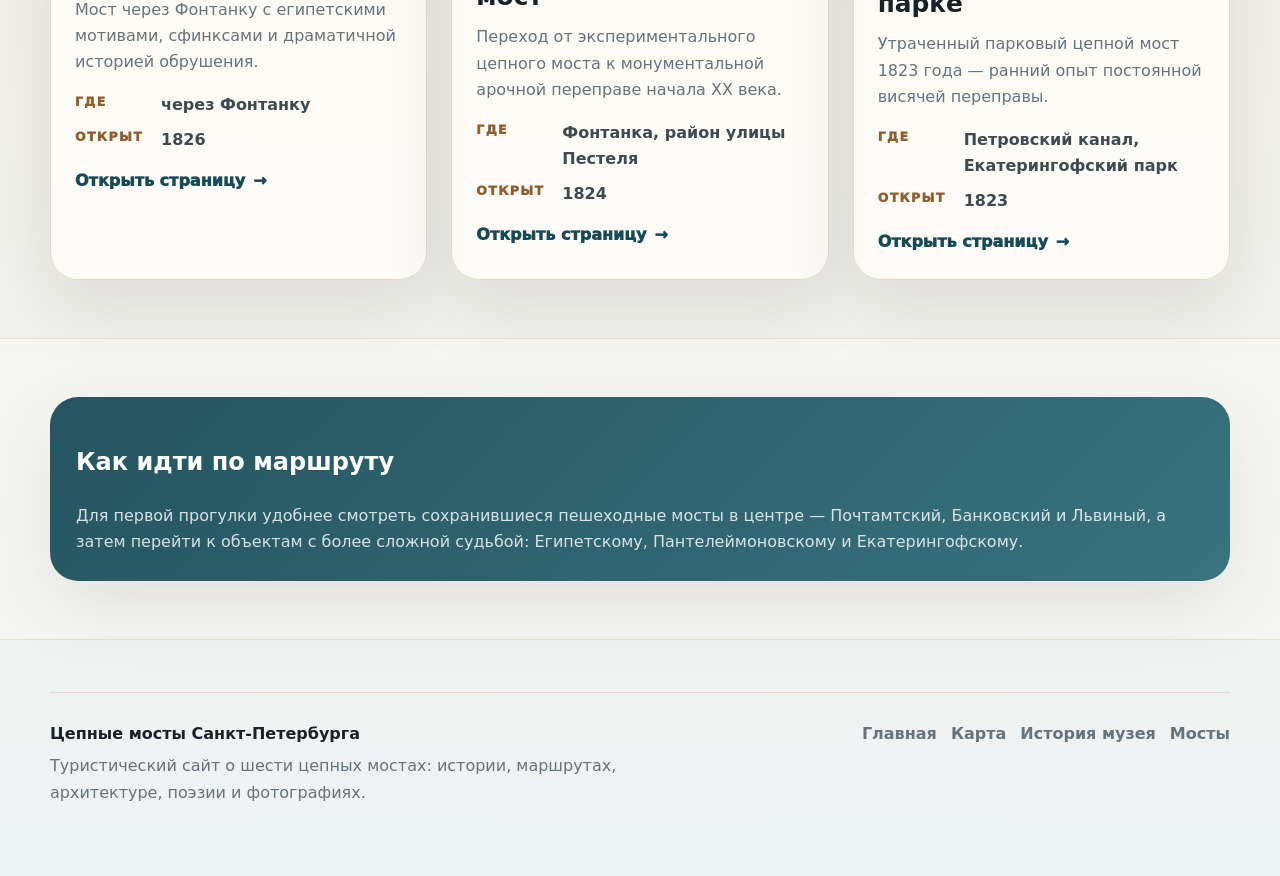
==== commit 6012ac8b: "Update museum page" ====
--- a/bridges.html
+++ b/bridges.html
@@ -84,7 +84,7 @@
     <a class="text-link" href="bridge/ekateringof.html">Открыть страницу</a>
   </div>
 </article></div></section>
-<section class="section section-soft"><div class="container callout"><h2>Как идти по маршруту</h2><p>Для первой прогулки удобнее смотреть сохранившиеся пешеходные мосты в центре — Почтамтский, Банковский и Львиный, а затем перейти к объектам с более сложной судьбой: Египетскому, Пантелеймоновскому и Екатерингофскому.</p><a class="btn" href="map.html">Открыть карту без наложенных меток</a></div></section>
+<section class="section section-soft"><div class="container callout"><h2>Как идти по маршруту</h2><p>Для первой прогулки удобнее смотреть сохранившиеся пешеходные мосты в центре — Почтамтский, Банковский и Львиный, а затем перейти к объектам с более сложной судьбой: Египетскому, Пантелеймоновскому и Екатерингофскому.</p></div></section>
 </main>
 <footer class="site-footer">
   <div class="container footer-shell">
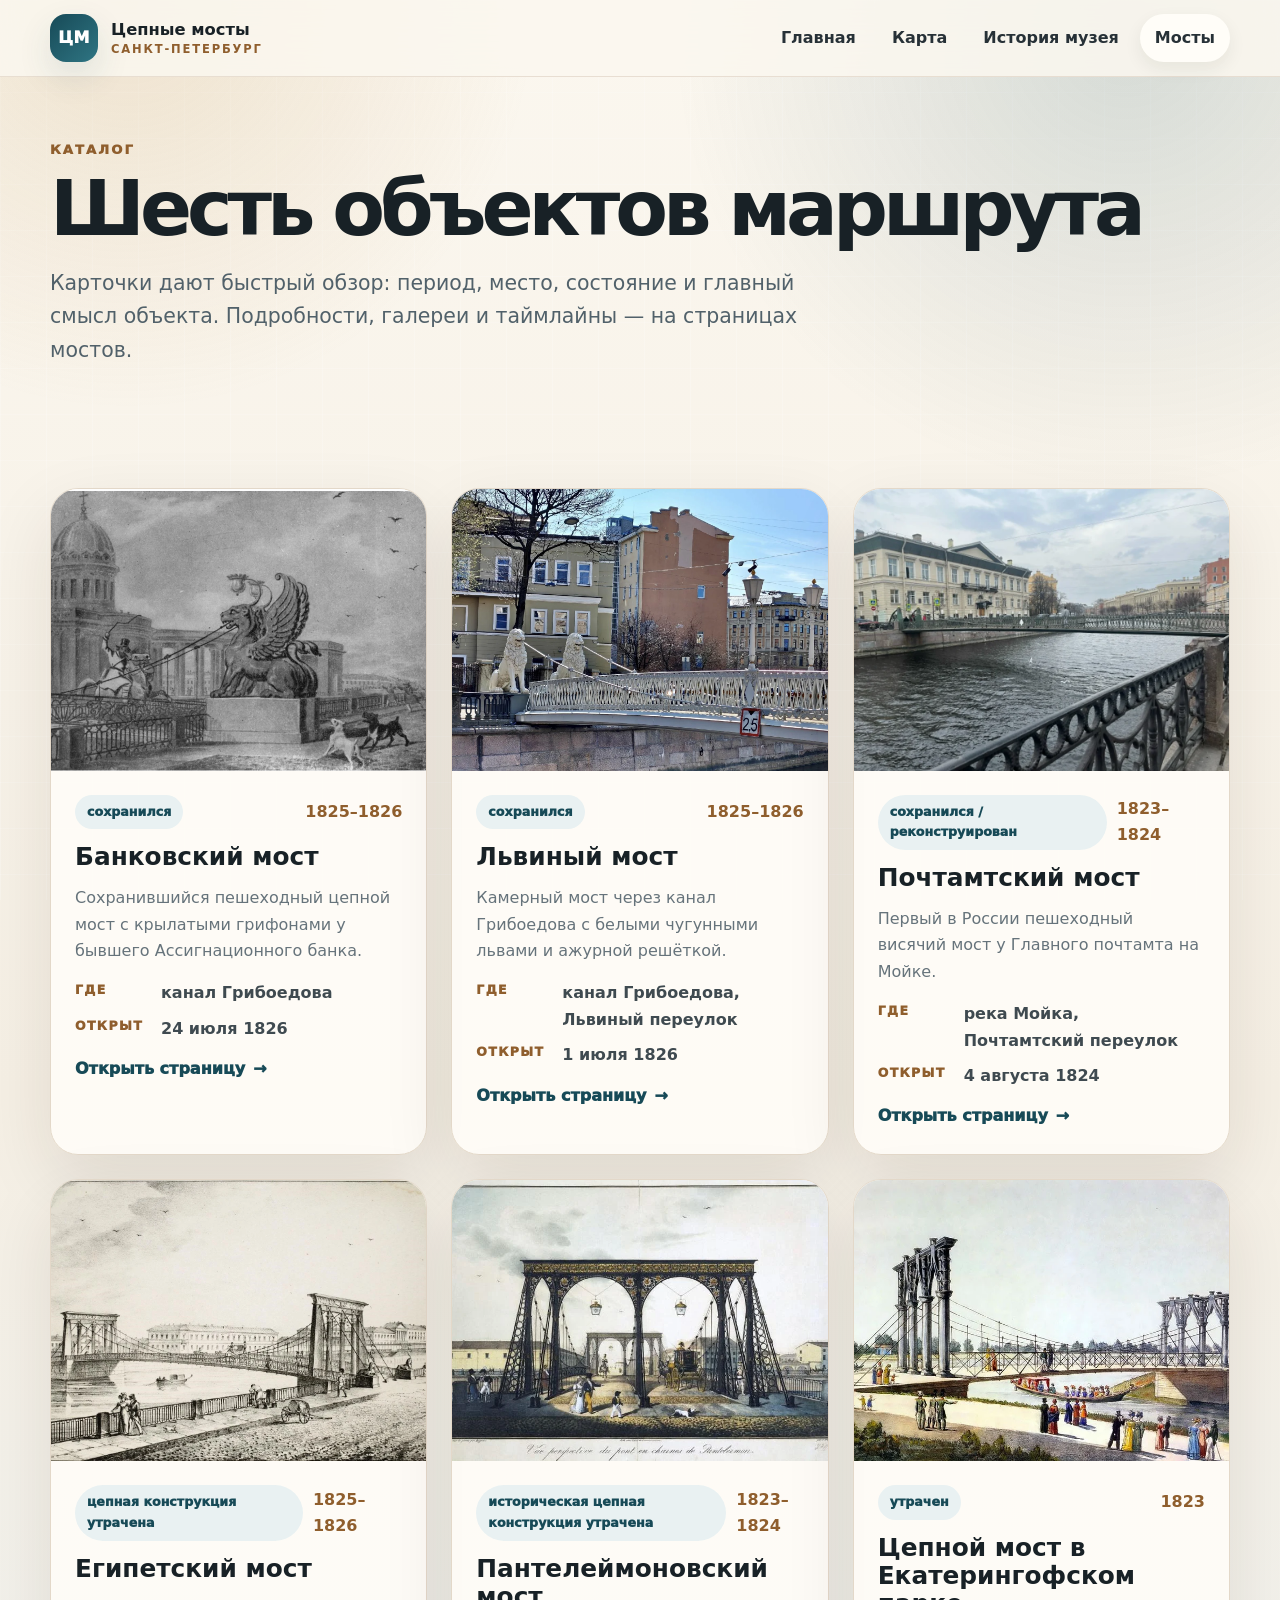
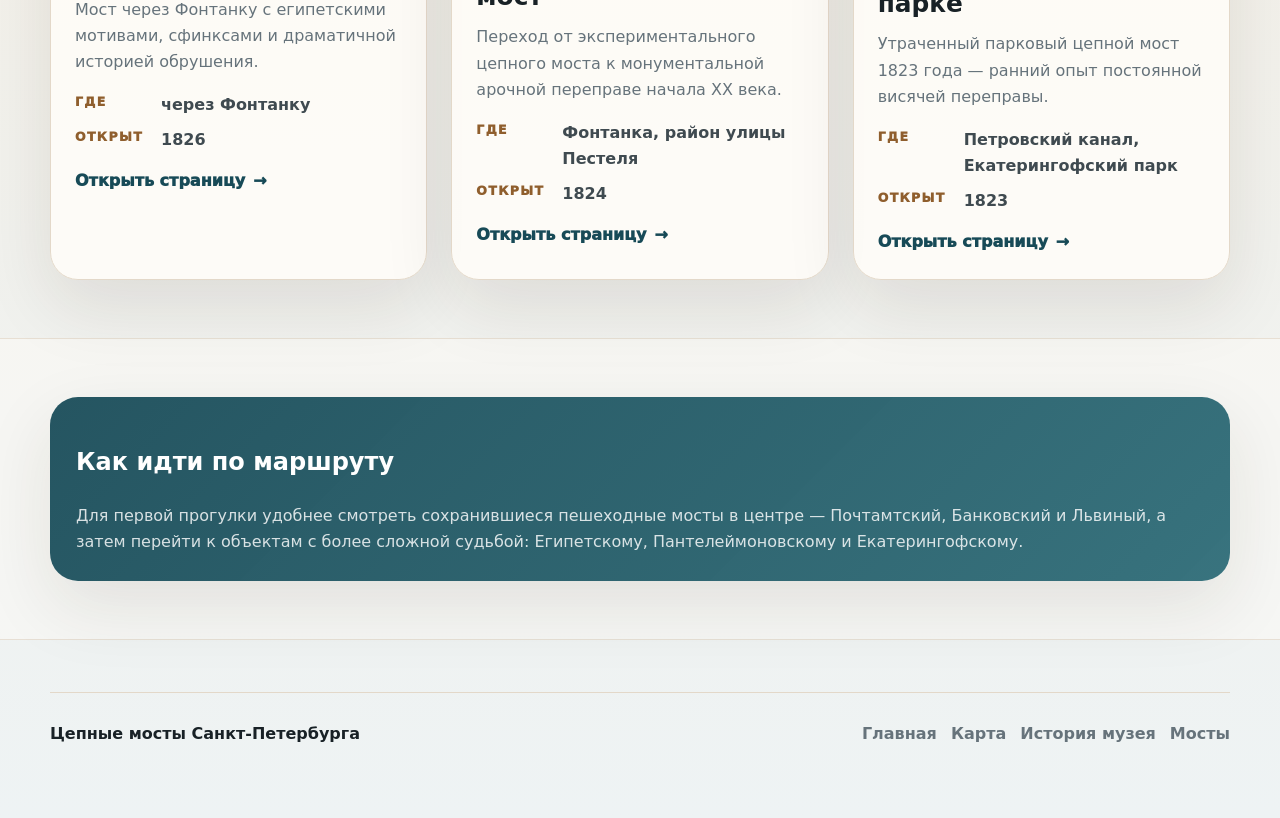
==== commit fce2d1e5: "Update  pages" ====
--- a/bridges.html
+++ b/bridges.html
@@ -88,7 +88,7 @@
 </main>
 <footer class="site-footer">
   <div class="container footer-shell">
-    <div><strong>Цепные мосты Санкт-Петербурга</strong><p>Туристический сайт о шести цепных мостах: истории, маршрутах, архитектуре, поэзии и фотографиях.</p></div>
+    <div><strong>Цепные мосты Санкт-Петербурга</strong></div>
     <div class="footer-links"><a href="index.html">Главная</a><a href="map.html">Карта</a><a href="museum.html">История музея</a><a href="bridges.html">Мосты</a></div>
   </div>
 </footer>
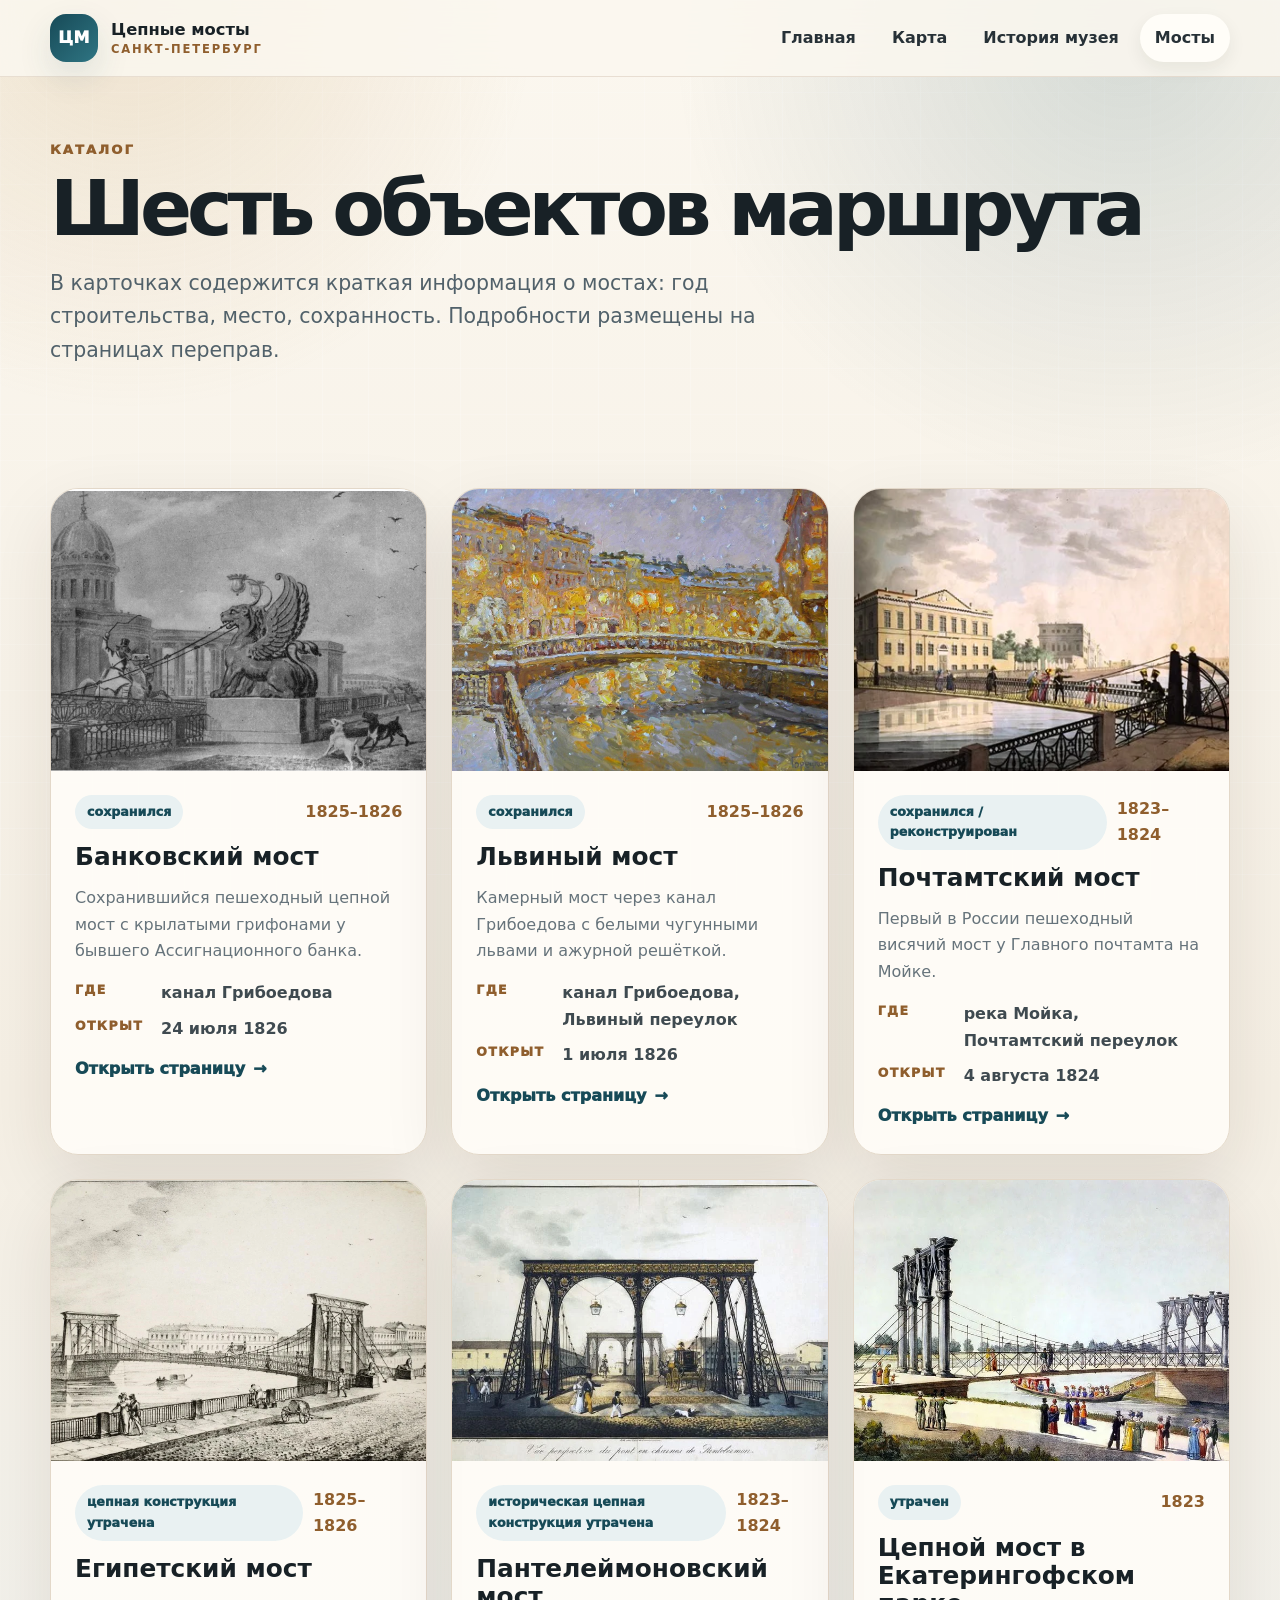
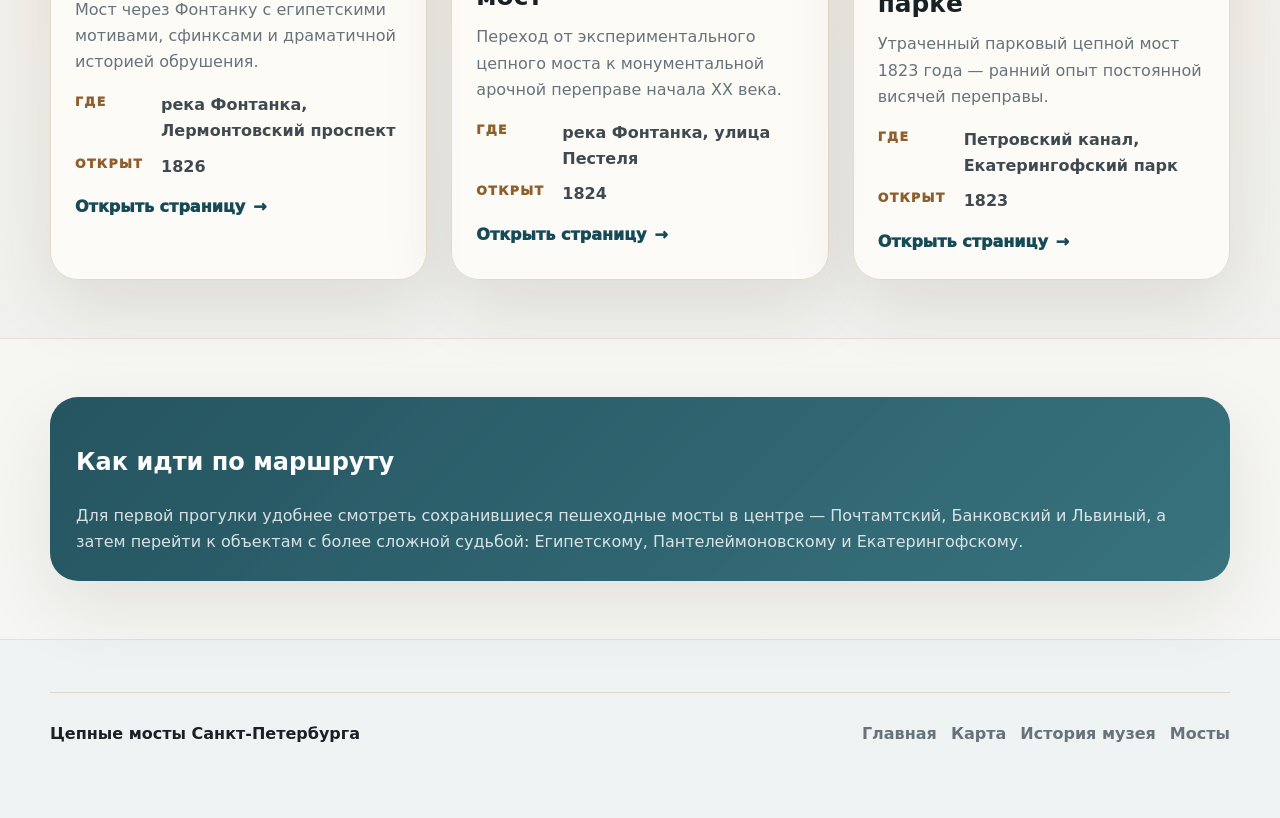
==== commit e3f0abe9: "Правки" ====
--- a/bridges.html
+++ b/bridges.html
@@ -28,7 +28,7 @@
   </div>
 </header>
 <main>
-<section class="page-hero"><div class="container"><p class="eyebrow">Каталог</p><h1>Шесть объектов маршрута</h1><p class="lead">Карточки дают быстрый обзор: период, место, состояние и главный смысл объекта. Подробности, галереи и таймлайны — на страницах мостов.</p></div></section>
+<section class="page-hero"><div class="container"><p class="eyebrow">Каталог</p><h1>Шесть объектов маршрута</h1><p class="lead">В карточках содержится краткая информация о мостах: год строительства, место, сохранность. Подробности размещены на страницах переправ.</p></div></section>
 <section class="section"><div class="container cards-grid"><article class="bridge-card">
   <a class="bridge-card-image" href="bridge/bankovsky.html"><img src="assets/images/card-illustrations/bankovsky-main.webp" alt="Банковский мост" loading="lazy"></a>
   <div class="bridge-card-body">
@@ -39,7 +39,7 @@
     <a class="text-link" href="bridge/bankovsky.html">Открыть страницу</a>
   </div>
 </article><article class="bridge-card">
-  <a class="bridge-card-image" href="bridge/lviny.html"><img src="assets/images/card-illustrations/lviny-main.webp" alt="Львиный мост" loading="lazy"></a>
+  <a class="bridge-card-image" href="bridge/lviny.html"><img src="assets/images/lviny-02-image6.webp" alt="Львиный мост" loading="lazy"></a>
   <div class="bridge-card-body">
     <div class="card-top"><span class="pill">сохранился</span><span class="period">1825–1826</span></div>
     <h3><a href="bridge/lviny.html">Львиный мост</a></h3>
@@ -48,7 +48,7 @@
     <a class="text-link" href="bridge/lviny.html">Открыть страницу</a>
   </div>
 </article><article class="bridge-card">
-  <a class="bridge-card-image" href="bridge/pochtamtsky.html"><img src="assets/images/card-illustrations/pochtamtsky-main.webp" alt="Почтамтский мост" loading="lazy"></a>
+  <a class="bridge-card-image" href="bridge/pochtamtsky.html"><img src="assets/images/card-illustrations/pochtamtsky-historical.webp" alt="Почтамтский мост" loading="lazy"></a>
   <div class="bridge-card-body">
     <div class="card-top"><span class="pill">сохранился / реконструирован</span><span class="period">1823–1824</span></div>
     <h3><a href="bridge/pochtamtsky.html">Почтамтский мост</a></h3>
@@ -62,7 +62,7 @@
     <div class="card-top"><span class="pill">цепная конструкция утрачена</span><span class="period">1825–1826</span></div>
     <h3><a href="bridge/egipetsky.html">Египетский мост</a></h3>
     <p>Мост через Фонтанку с египетскими мотивами, сфинксами и драматичной историей обрушения.</p>
-    <dl class="mini-facts"><div><dt>Где</dt><dd>через Фонтанку</dd></div><div><dt>Открыт</dt><dd>1826</dd></div></dl>
+    <dl class="mini-facts"><div><dt>Где</dt><dd>река Фонтанка, Лермонтовский проспект</dd></div><div><dt>Открыт</dt><dd>1826</dd></div></dl>
     <a class="text-link" href="bridge/egipetsky.html">Открыть страницу</a>
   </div>
 </article><article class="bridge-card">
@@ -71,7 +71,7 @@
     <div class="card-top"><span class="pill">историческая цепная конструкция утрачена</span><span class="period">1823–1824</span></div>
     <h3><a href="bridge/panteleymonovsky.html">Пантелеймоновский мост</a></h3>
     <p>Переход от экспериментального цепного моста к монументальной арочной переправе начала XX века.</p>
-    <dl class="mini-facts"><div><dt>Где</dt><dd>Фонтанка, район улицы Пестеля</dd></div><div><dt>Открыт</dt><dd>1824</dd></div></dl>
+    <dl class="mini-facts"><div><dt>Где</dt><dd>река Фонтанка, улица Пестеля</dd></div><div><dt>Открыт</dt><dd>1824</dd></div></dl>
     <a class="text-link" href="bridge/panteleymonovsky.html">Открыть страницу</a>
   </div>
 </article><article class="bridge-card">
--- a/assets/css/main.css
+++ b/assets/css/main.css
@@ -45,3 +45,14 @@
 /* Art / poetry cards */
 .art-grid{align-items:stretch}.art-card{overflow:hidden;padding:0}.poem-illustration{width:100%;height:190px;object-fit:cover;border-bottom:1px solid var(--line)}.art-card .author,.art-card blockquote,.art-card h3,.art-card p{margin-left:24px;margin-right:24px}.art-card .author{margin-top:20px}.art-card h3{margin-bottom:20px}.art-card p{margin-bottom:22px}
 @media(max-width:820px){.poem-illustration{height:210px}}
+
+.more-info {
+  margin-top: 1.5rem;
+  transition: all 0.2s ease;
+}
+.more-info.hidden {
+  display: none;
+}
+.more-btn {
+  margin-top: 1rem;
+}
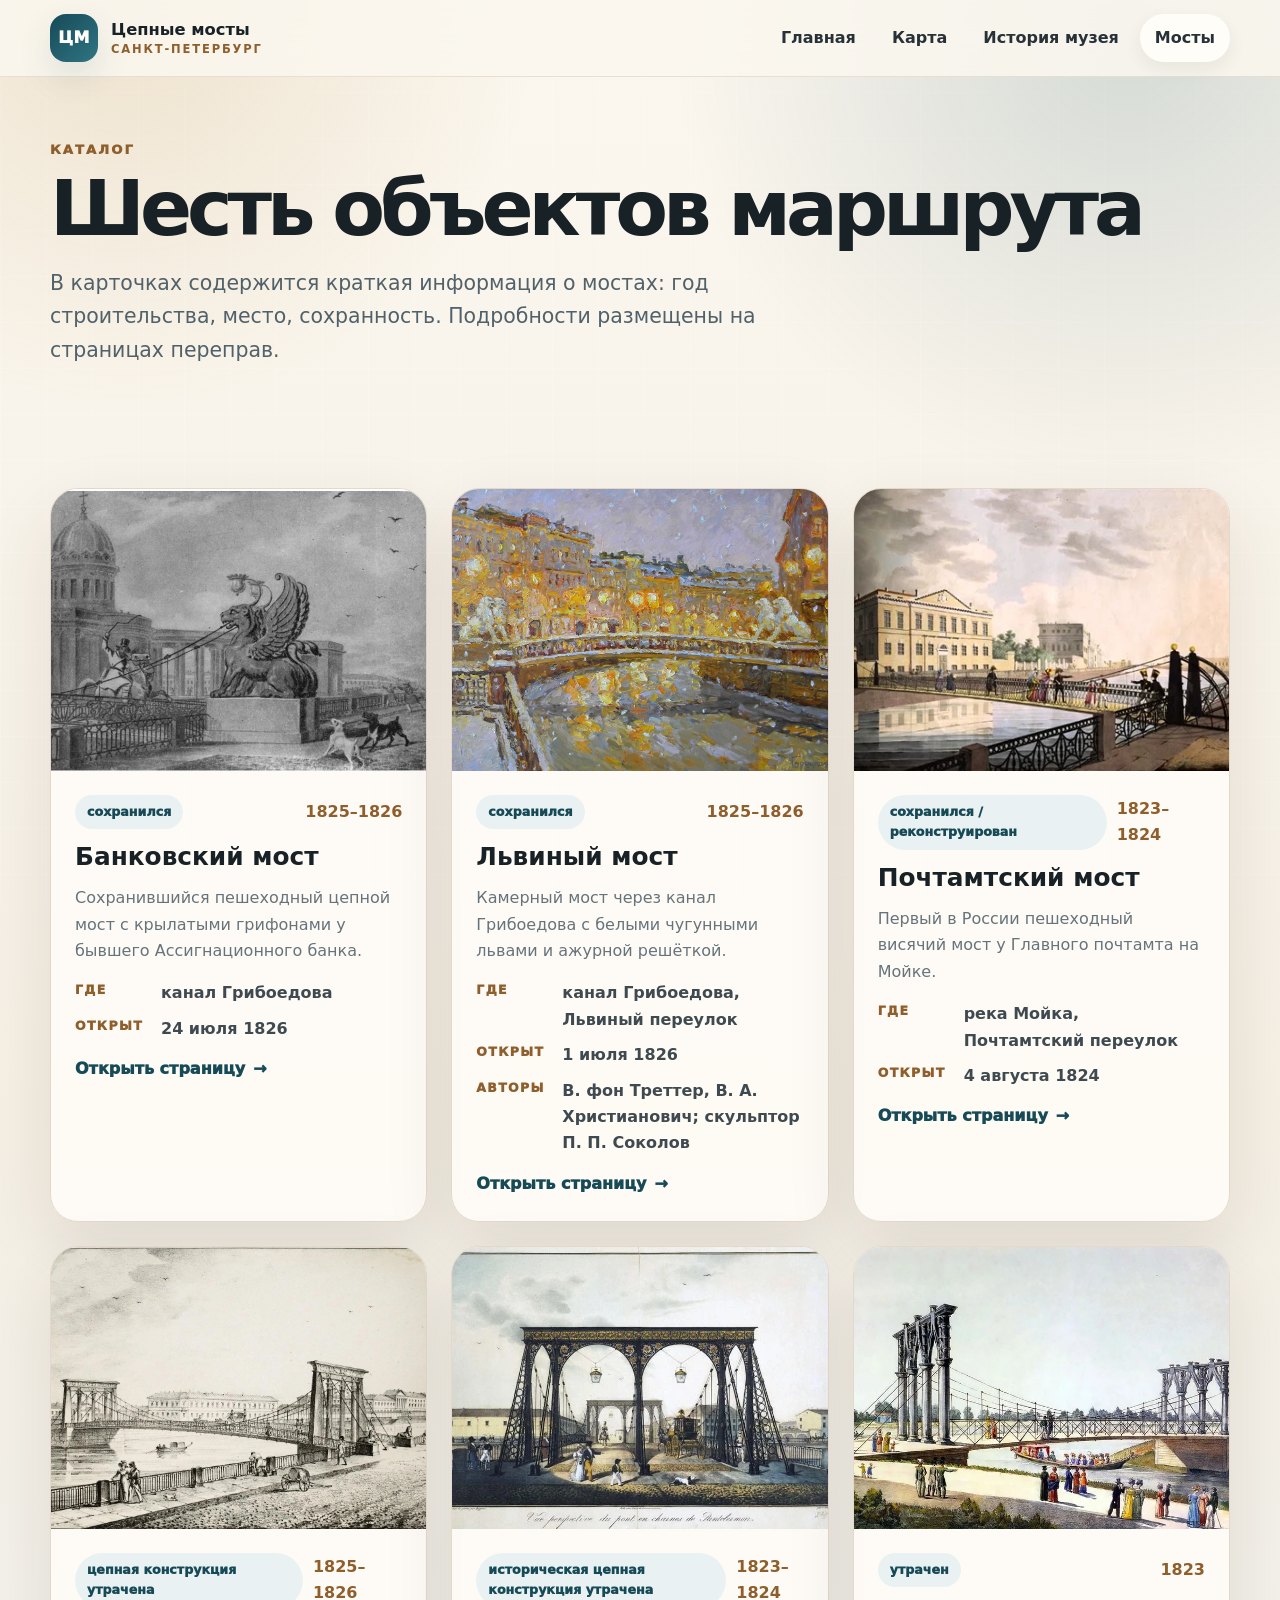
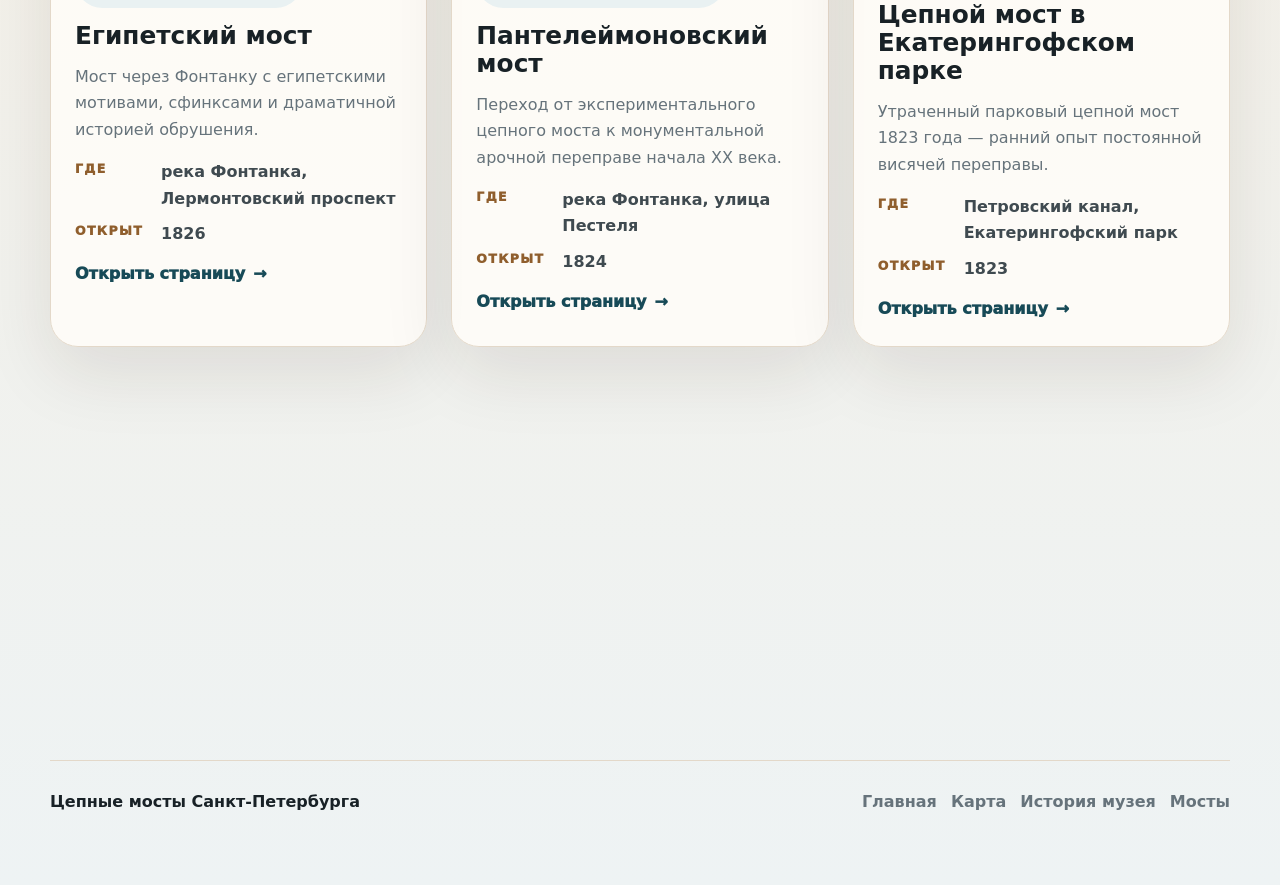
==== commit 2330b479: "Add aesthetics section and apply review notes" ====
--- a/bridges.html
+++ b/bridges.html
@@ -44,7 +44,7 @@
     <div class="card-top"><span class="pill">сохранился</span><span class="period">1825–1826</span></div>
     <h3><a href="bridge/lviny.html">Львиный мост</a></h3>
     <p>Камерный мост через канал Грибоедова с белыми чугунными львами и ажурной решёткой.</p>
-    <dl class="mini-facts"><div><dt>Где</dt><dd>канал Грибоедова, Львиный переулок</dd></div><div><dt>Открыт</dt><dd>1 июля 1826</dd></div></dl>
+    <dl class="mini-facts"><div><dt>Где</dt><dd>канал Грибоедова, Львиный переулок</dd></div><div><dt>Открыт</dt><dd>1 июля 1826</dd></div><div><dt>Авторы</dt><dd>В. фон Треттер, В. А. Христианович; скульптор П. П. Соколов</dd></div></dl>
     <a class="text-link" href="bridge/lviny.html">Открыть страницу</a>
   </div>
 </article><article class="bridge-card">
--- a/assets/css/main.css
+++ b/assets/css/main.css
@@ -55,4 +55,11 @@
 }
 .more-btn {
   margin-top: 1rem;
-}+}
+/* Aesthetics in urban space */
+.aesthetic-section{background:linear-gradient(180deg,rgba(255,253,248,.2),rgba(237,242,243,.45))}
+.aesthetic-panel{display:grid;grid-template-columns:minmax(0,.95fr) minmax(420px,1.05fr);gap:28px;align-items:stretch;background:rgba(255,253,248,.88);border:1px solid var(--line);border-radius:36px;box-shadow:var(--shadow);padding:24px}
+.aesthetic-copy{padding:18px 10px 18px 14px;align-self:center}.aesthetic-copy h2{font-size:clamp(2.1rem,4vw,4.5rem);line-height:.98;letter-spacing:-.06em;margin:0 0 20px}.aesthetic-copy p{color:var(--muted);font-size:1.08rem;margin:0 0 15px}.aesthetic-facts{display:flex;flex-wrap:wrap;gap:10px;margin-top:24px}.aesthetic-facts span{padding:8px 12px;border-radius:999px;background:#e9f1f2;color:var(--accent);font-weight:900;font-size:.86rem}
+.aesthetic-visual{display:grid;grid-template-columns:1.25fr .8fr;grid-template-rows:1fr 1fr;gap:14px}.aesthetic-visual img{width:100%;height:100%;min-height:190px;object-fit:cover;border-radius:24px;border:1px solid var(--line);box-shadow:0 14px 34px rgba(45,34,20,.08)}.aesthetic-visual .aesthetic-main{grid-row:1/3;min-height:430px}
+@media(max-width:1080px){.aesthetic-panel{grid-template-columns:1fr}.aesthetic-visual .aesthetic-main{min-height:360px}}
+@media(max-width:820px){.aesthetic-panel{padding:16px;border-radius:28px}.aesthetic-visual{grid-template-columns:1fr}.aesthetic-visual .aesthetic-main{grid-row:auto;min-height:270px}.aesthetic-visual img{min-height:220px}.aesthetic-copy{padding:8px}}
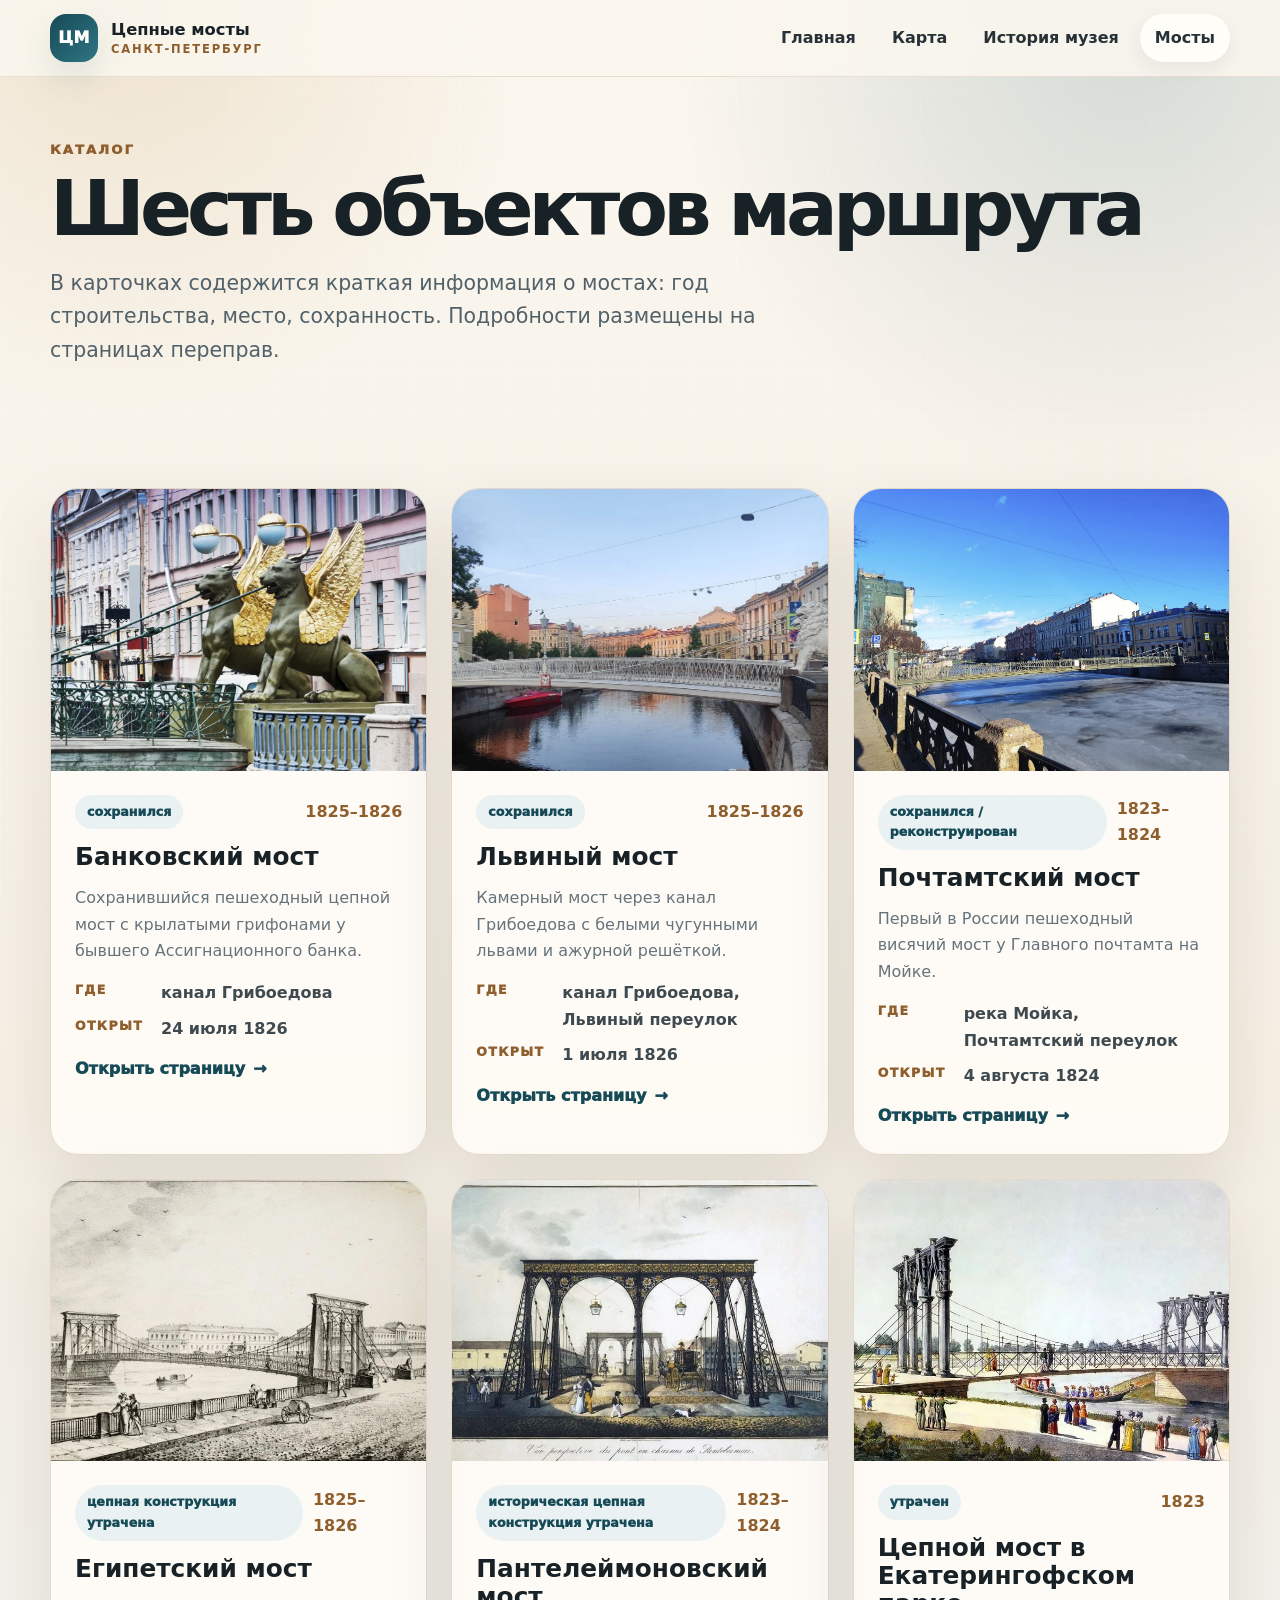
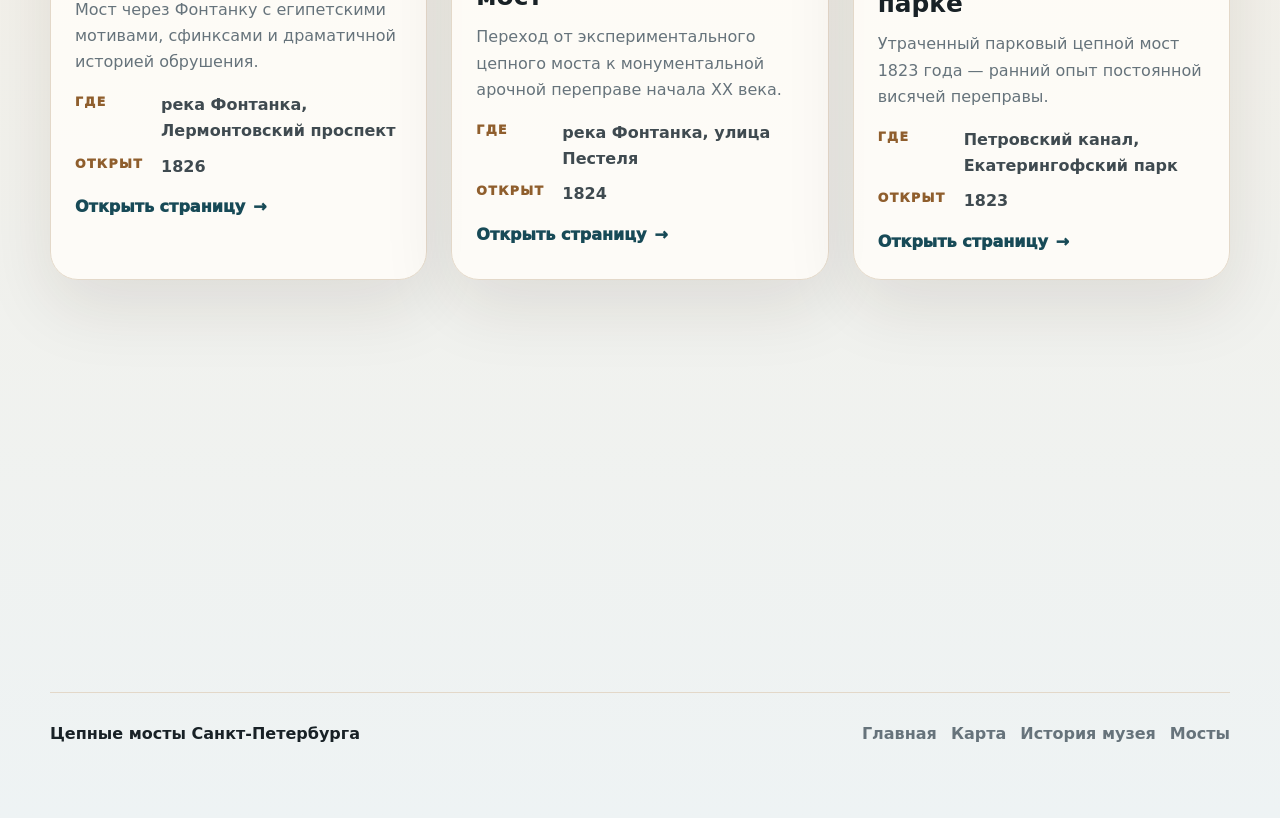
==== commit 15e87369: "Polish bridge cards and detail page spacing" ====
--- a/bridges.html
+++ b/bridges.html
@@ -30,7 +30,7 @@
 <main>
 <section class="page-hero"><div class="container"><p class="eyebrow">Каталог</p><h1>Шесть объектов маршрута</h1><p class="lead">В карточках содержится краткая информация о мостах: год строительства, место, сохранность. Подробности размещены на страницах переправ.</p></div></section>
 <section class="section"><div class="container cards-grid"><article class="bridge-card">
-  <a class="bridge-card-image" href="bridge/bankovsky.html"><img src="assets/images/card-illustrations/bankovsky-main.webp" alt="Банковский мост" loading="lazy"></a>
+  <a class="bridge-card-image" href="bridge/bankovsky.html"><img src="assets/images/card-illustrations/bankovsky-card-current.webp" alt="Банковский мост" loading="lazy"></a>
   <div class="bridge-card-body">
     <div class="card-top"><span class="pill">сохранился</span><span class="period">1825–1826</span></div>
     <h3><a href="bridge/bankovsky.html">Банковский мост</a></h3>
@@ -39,16 +39,16 @@
     <a class="text-link" href="bridge/bankovsky.html">Открыть страницу</a>
   </div>
 </article><article class="bridge-card">
-  <a class="bridge-card-image" href="bridge/lviny.html"><img src="assets/images/lviny-02-image6.webp" alt="Львиный мост" loading="lazy"></a>
+  <a class="bridge-card-image" href="bridge/lviny.html"><img src="assets/images/card-illustrations/lviny-card-current.webp" alt="Львиный мост" loading="lazy"></a>
   <div class="bridge-card-body">
     <div class="card-top"><span class="pill">сохранился</span><span class="period">1825–1826</span></div>
     <h3><a href="bridge/lviny.html">Львиный мост</a></h3>
     <p>Камерный мост через канал Грибоедова с белыми чугунными львами и ажурной решёткой.</p>
-    <dl class="mini-facts"><div><dt>Где</dt><dd>канал Грибоедова, Львиный переулок</dd></div><div><dt>Открыт</dt><dd>1 июля 1826</dd></div><div><dt>Авторы</dt><dd>В. фон Треттер, В. А. Христианович; скульптор П. П. Соколов</dd></div></dl>
+    <dl class="mini-facts"><div><dt>Где</dt><dd>канал Грибоедова, Львиный переулок</dd></div><div><dt>Открыт</dt><dd>1 июля 1826</dd></div></dl>
     <a class="text-link" href="bridge/lviny.html">Открыть страницу</a>
   </div>
 </article><article class="bridge-card">
-  <a class="bridge-card-image" href="bridge/pochtamtsky.html"><img src="assets/images/card-illustrations/pochtamtsky-historical.webp" alt="Почтамтский мост" loading="lazy"></a>
+  <a class="bridge-card-image" href="bridge/pochtamtsky.html"><img src="assets/images/card-illustrations/pochtamtsky-card-current.webp" alt="Почтамтский мост" loading="lazy"></a>
   <div class="bridge-card-body">
     <div class="card-top"><span class="pill">сохранился / реконструирован</span><span class="period">1823–1824</span></div>
     <h3><a href="bridge/pochtamtsky.html">Почтамтский мост</a></h3>
--- a/assets/css/main.css
+++ b/assets/css/main.css
@@ -57,9 +57,54 @@
   margin-top: 1rem;
 }
 /* Aesthetics in urban space */
-.aesthetic-section{background:linear-gradient(180deg,rgba(255,253,248,.2),rgba(237,242,243,.45))}
-.aesthetic-panel{display:grid;grid-template-columns:minmax(0,.95fr) minmax(420px,1.05fr);gap:28px;align-items:stretch;background:rgba(255,253,248,.88);border:1px solid var(--line);border-radius:36px;box-shadow:var(--shadow);padding:24px}
-.aesthetic-copy{padding:18px 10px 18px 14px;align-self:center}.aesthetic-copy h2{font-size:clamp(2.1rem,4vw,4.5rem);line-height:.98;letter-spacing:-.06em;margin:0 0 20px}.aesthetic-copy p{color:var(--muted);font-size:1.08rem;margin:0 0 15px}.aesthetic-facts{display:flex;flex-wrap:wrap;gap:10px;margin-top:24px}.aesthetic-facts span{padding:8px 12px;border-radius:999px;background:#e9f1f2;color:var(--accent);font-weight:900;font-size:.86rem}
-.aesthetic-visual{display:grid;grid-template-columns:1.25fr .8fr;grid-template-rows:1fr 1fr;gap:14px}.aesthetic-visual img{width:100%;height:100%;min-height:190px;object-fit:cover;border-radius:24px;border:1px solid var(--line);box-shadow:0 14px 34px rgba(45,34,20,.08)}.aesthetic-visual .aesthetic-main{grid-row:1/3;min-height:430px}
-@media(max-width:1080px){.aesthetic-panel{grid-template-columns:1fr}.aesthetic-visual .aesthetic-main{min-height:360px}}
-@media(max-width:820px){.aesthetic-panel{padding:16px;border-radius:28px}.aesthetic-visual{grid-template-columns:1fr}.aesthetic-visual .aesthetic-main{grid-row:auto;min-height:270px}.aesthetic-visual img{min-height:220px}.aesthetic-copy{padding:8px}}
+.aesthetic-section{background:rgba(255,253,248,.2);border-top:1px solid rgba(227,216,201,.78);border-bottom:1px solid rgba(227,216,201,.78)}
+.aesthetic-heading{margin-bottom:18px}
+.aesthetic-heading p:last-child{max-width:860px}
+.aesthetic-stack{display:grid;gap:16px}
+.aesthetic-item{background:rgba(255,253,248,.94);border:1px solid var(--line);border-radius:34px;box-shadow:var(--shadow);overflow:hidden;transition:box-shadow .18s ease,transform .18s ease}
+.aesthetic-item:hover{box-shadow:0 20px 48px rgba(45,34,20,.12)}
+.aesthetic-item-head{list-style:none;cursor:pointer;display:grid;grid-template-columns:200px 1fr;gap:22px;align-items:center;padding:18px 22px}
+.aesthetic-item-head::-webkit-details-marker{display:none}
+.aesthetic-thumb{width:100%;height:132px;object-fit:cover;border-radius:22px;border:1px solid var(--line)}
+.aesthetic-copy{display:grid;gap:8px;align-content:center;position:relative;padding-right:58px}
+.aesthetic-copy::after{content:'+';position:absolute;right:2px;top:50%;transform:translateY(-50%);width:38px;height:38px;border-radius:50%;display:grid;place-items:center;background:#edf4f5;color:var(--accent);font-size:1.25rem;font-weight:950;box-shadow:0 10px 22px rgba(23,74,87,.12)}
+.aesthetic-item[open] .aesthetic-copy::after{content:'−';background:var(--accent);color:#fff}
+.aesthetic-kicker{display:inline-flex;align-items:center;width:max-content;padding:6px 11px;border-radius:999px;background:#f3ece0;color:var(--accent2);font-size:.74rem;font-weight:950;letter-spacing:.08em;text-transform:uppercase}
+.aesthetic-copy h3{margin:0;font-size:clamp(1.35rem,1.75vw,1.95rem);line-height:1.1;letter-spacing:-.03em}
+.aesthetic-summary{margin:0;color:var(--muted);font-size:1rem;line-height:1.52;max-width:62ch}
+.aesthetic-body{padding:0 22px 20px 244px}
+.aesthetic-body p{margin:0;padding:16px 0 0;border-top:1px solid var(--line);color:var(--muted);font-size:1rem;line-height:1.7}
+@media(max-width:1080px){.aesthetic-item-head{grid-template-columns:170px 1fr}.aesthetic-thumb{height:118px}.aesthetic-body{padding:0 22px 20px 214px}}
+@media(max-width:820px){.aesthetic-stack{gap:14px}.aesthetic-item{border-radius:28px}.aesthetic-item-head{grid-template-columns:1fr;gap:14px;padding:16px}.aesthetic-thumb{height:168px}.aesthetic-copy{padding-right:48px}.aesthetic-copy::after{width:34px;height:34px;font-size:1.15rem}.aesthetic-copy h3{font-size:1.3rem}.aesthetic-summary{font-size:.97rem}.aesthetic-body{padding:0 16px 16px}.aesthetic-body p{padding-top:14px}}
+
+/* Museum history dropdown */
+.museum-dropdown-shell{max-width:1120px}
+.museum-dropdown{background:rgba(255,253,248,.92);border:1px solid var(--line);border-radius:36px;box-shadow:var(--shadow);overflow:hidden}
+.museum-dropdown summary{list-style:none;cursor:pointer;padding:28px 30px;display:flex;align-items:center;justify-content:space-between;gap:24px;background:linear-gradient(135deg,rgba(255,253,248,.96),rgba(246,241,232,.94))}
+.museum-dropdown summary::-webkit-details-marker{display:none}
+.museum-dropdown summary span{display:grid;gap:6px}
+.museum-dropdown summary small{color:var(--accent2);text-transform:uppercase;letter-spacing:.16em;font-size:.78rem;font-weight:950}
+.museum-dropdown summary strong{font-size:clamp(1.55rem,2.5vw,2.55rem);line-height:1.08;letter-spacing:-.035em;color:var(--ink)}
+.museum-dropdown summary::after{content:'+';width:44px;height:44px;flex:0 0 44px;border-radius:50%;display:grid;place-items:center;background:var(--accent);color:#fff;font-size:1.55rem;font-weight:950;box-shadow:0 12px 26px rgba(23,74,87,.18)}
+.museum-dropdown[open] summary::after{content:'−'}
+.museum-dropdown-content{display:block;padding:0 30px 30px}
+.museum-text-flow{max-width:980px;padding-top:4px;display:grid;gap:16px}
+.museum-text-flow p{margin:0;color:var(--muted);font-size:1.05rem;line-height:1.74}
+@media(max-width:700px){.museum-dropdown summary{padding:22px}.museum-dropdown-content{padding:0 22px 24px}.museum-dropdown summary::after{width:38px;height:38px;flex-basis:38px}.museum-text-flow p{font-size:1rem;line-height:1.68}}
+
+/* Final spacing for bridge detail "Подробнее" buttons */
+.more-btn{
+  margin-top:-0.8rem;
+  margin-bottom:2.8rem;
+}
+.more-info:not(.hidden){
+  margin-top:1.25rem;
+  margin-bottom:2.6rem;
+}
+
+/* Final bridge card image polish */
+.bridge-card-image img{
+  aspect-ratio:4/3;
+  object-fit:cover;
+  object-position:center;
+}
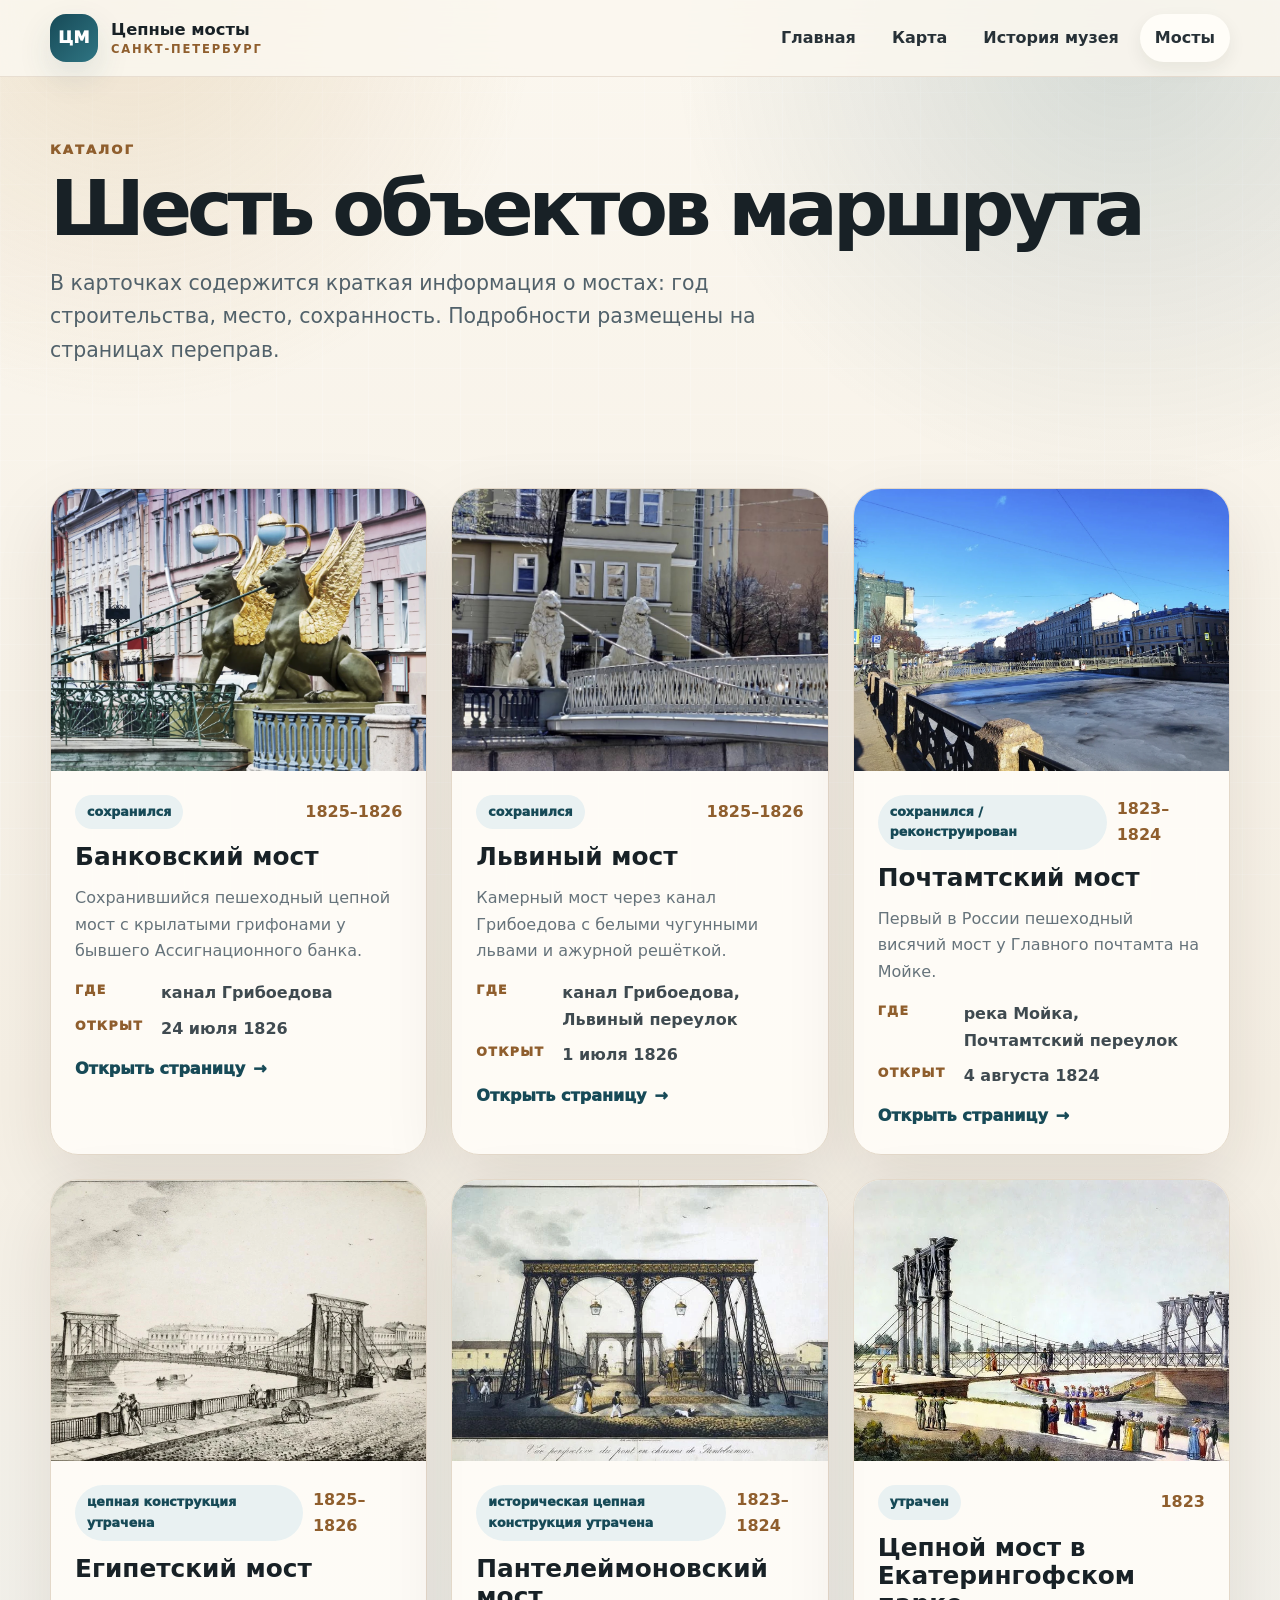
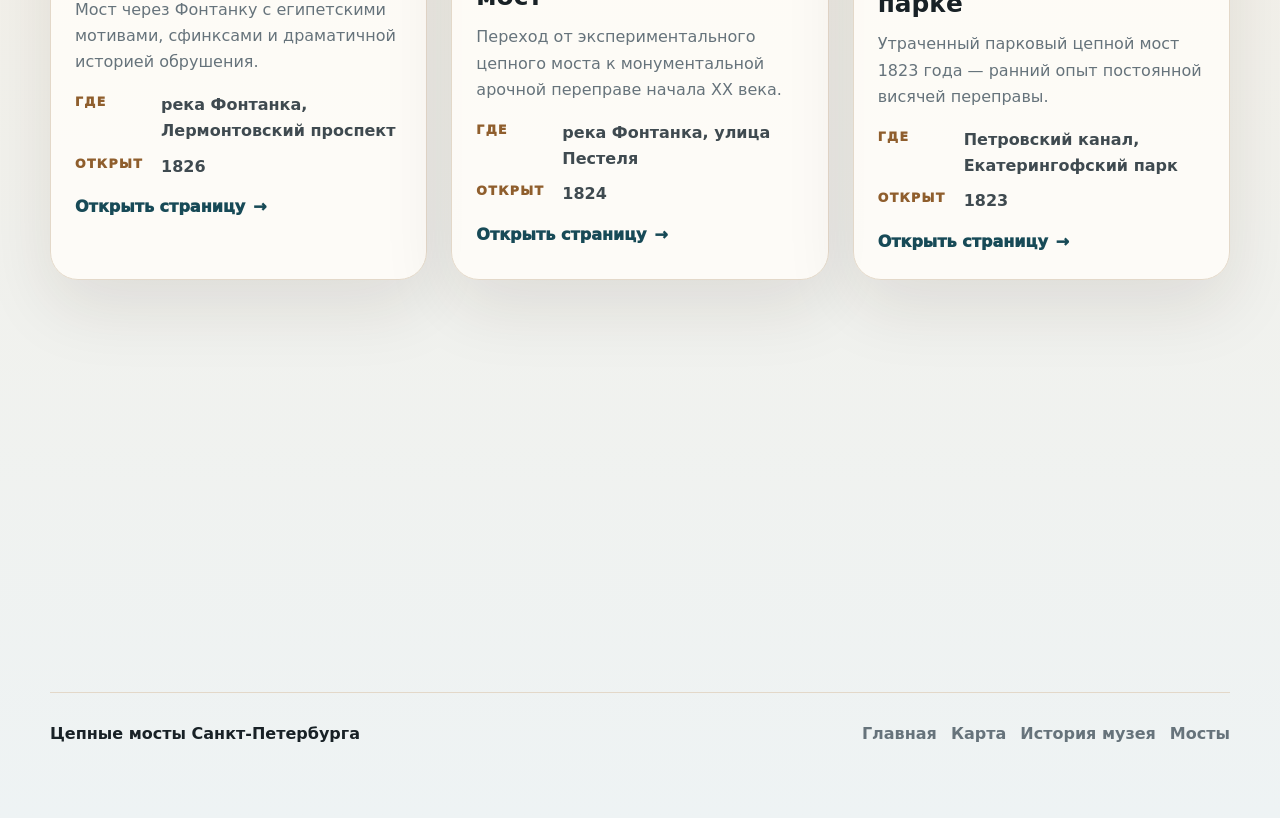
==== commit bbd5c935: "Ready" ====
--- a/bridges.html
+++ b/bridges.html
@@ -39,7 +39,7 @@
     <a class="text-link" href="bridge/bankovsky.html">Открыть страницу</a>
   </div>
 </article><article class="bridge-card">
-  <a class="bridge-card-image" href="bridge/lviny.html"><img src="assets/images/card-illustrations/lviny-card-current.webp" alt="Львиный мост" loading="lazy"></a>
+  <a class="bridge-card-image" href="bridge/lviny.html"><img src="assets/images/124.jpg" alt="Львиный мост" loading="lazy"></a>
   <div class="bridge-card-body">
     <div class="card-top"><span class="pill">сохранился</span><span class="period">1825–1826</span></div>
     <h3><a href="bridge/lviny.html">Львиный мост</a></h3>
